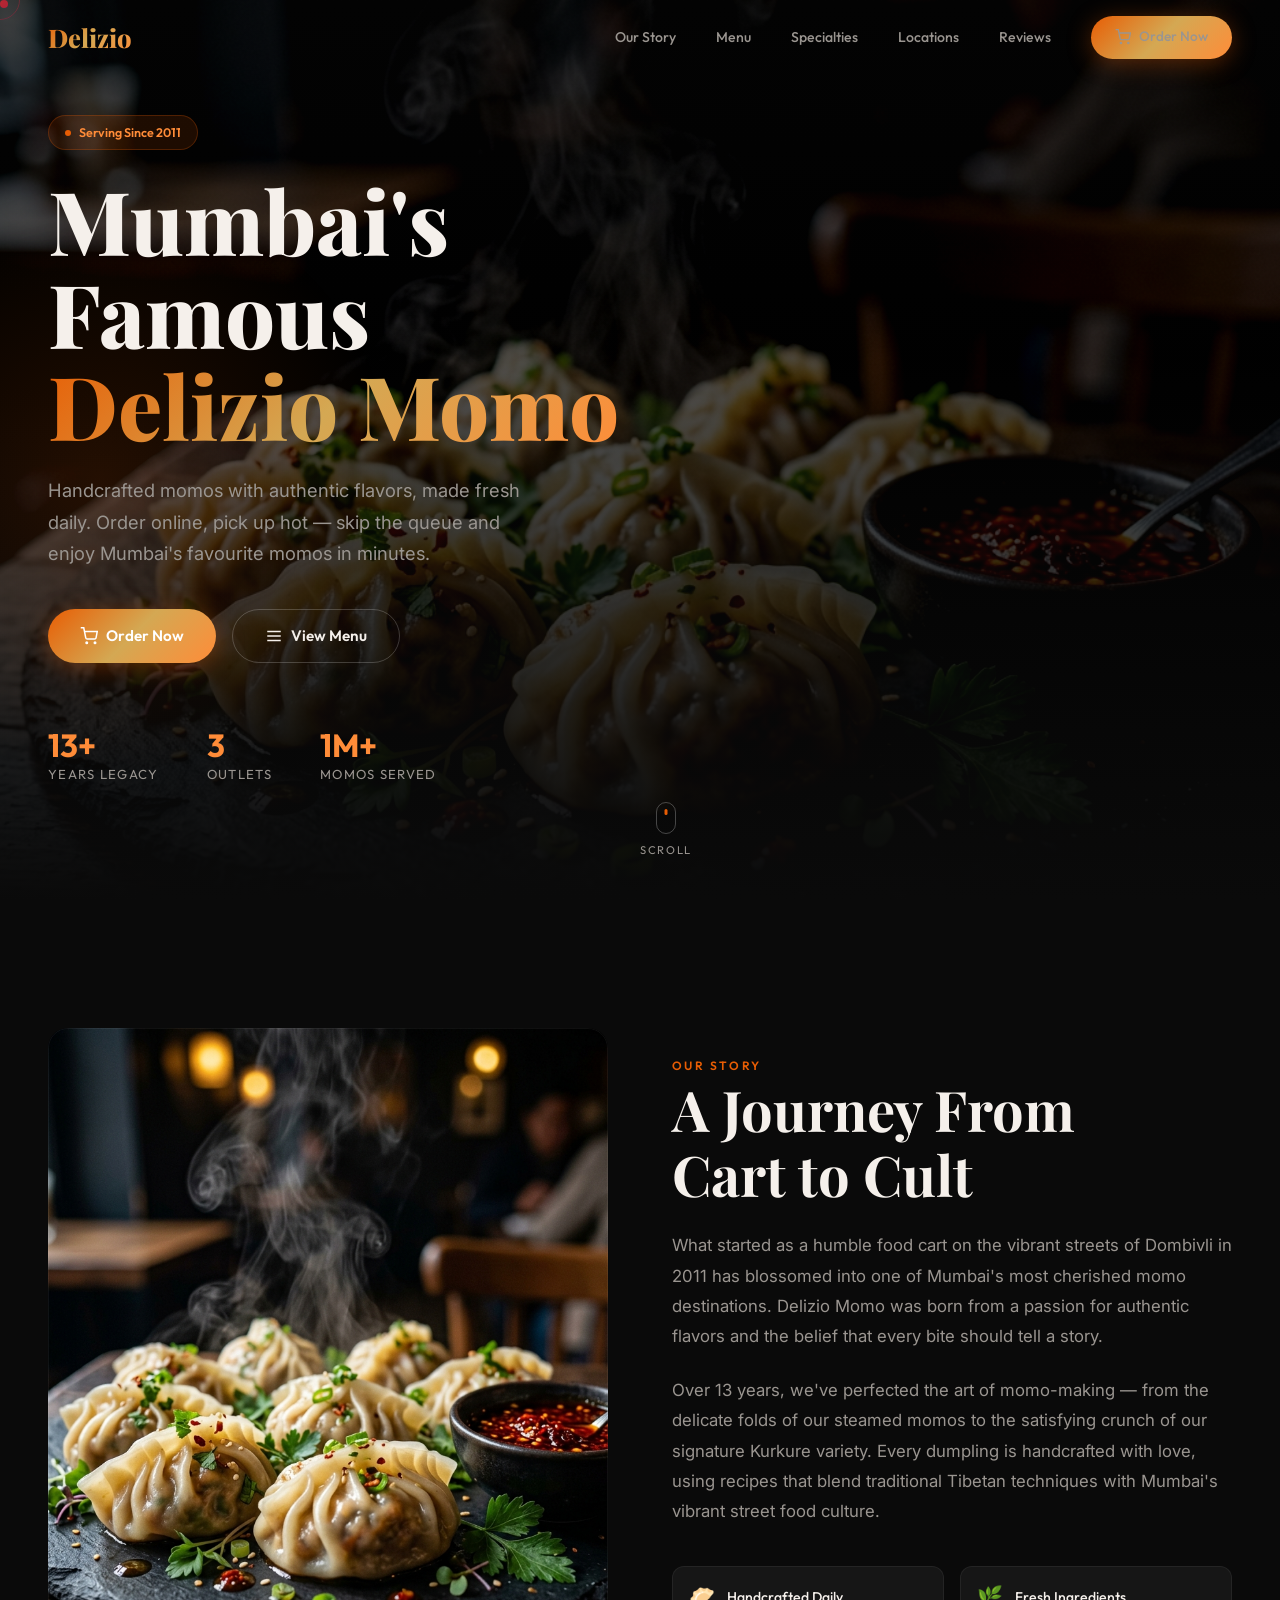
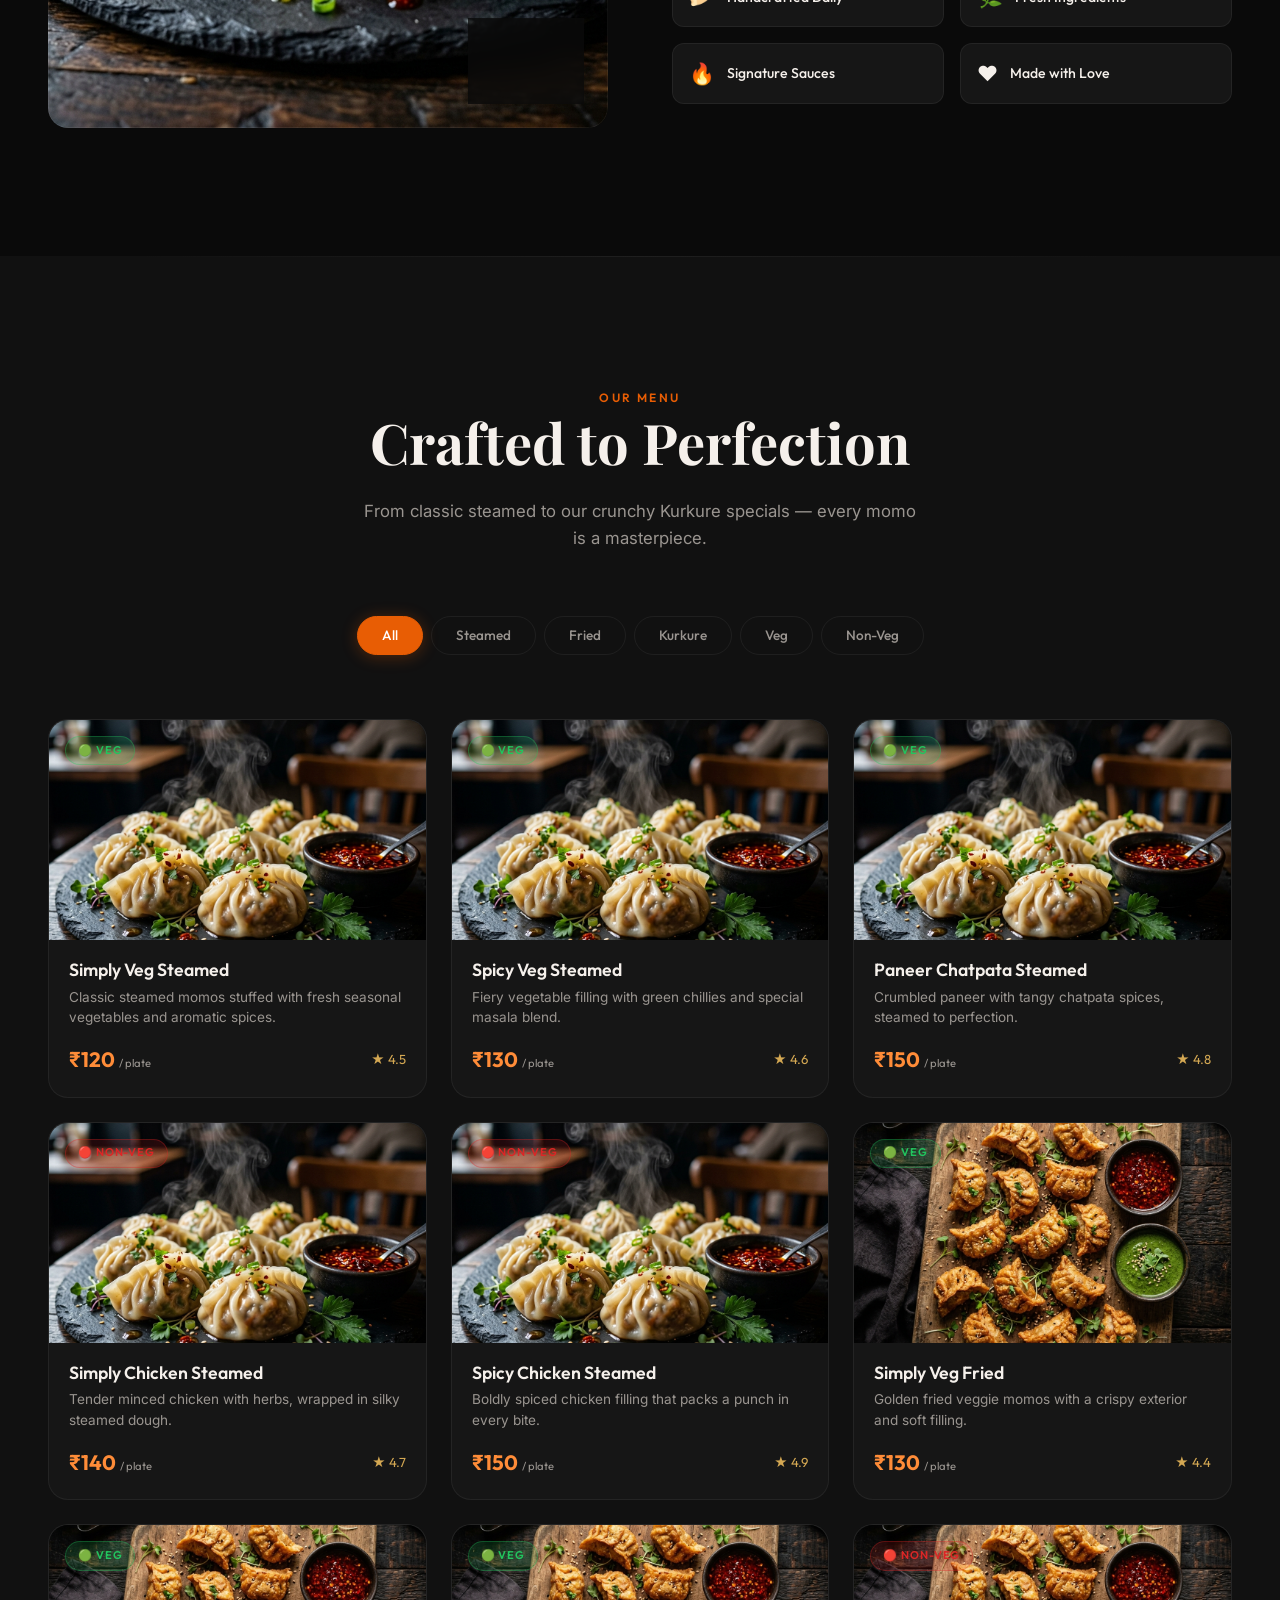
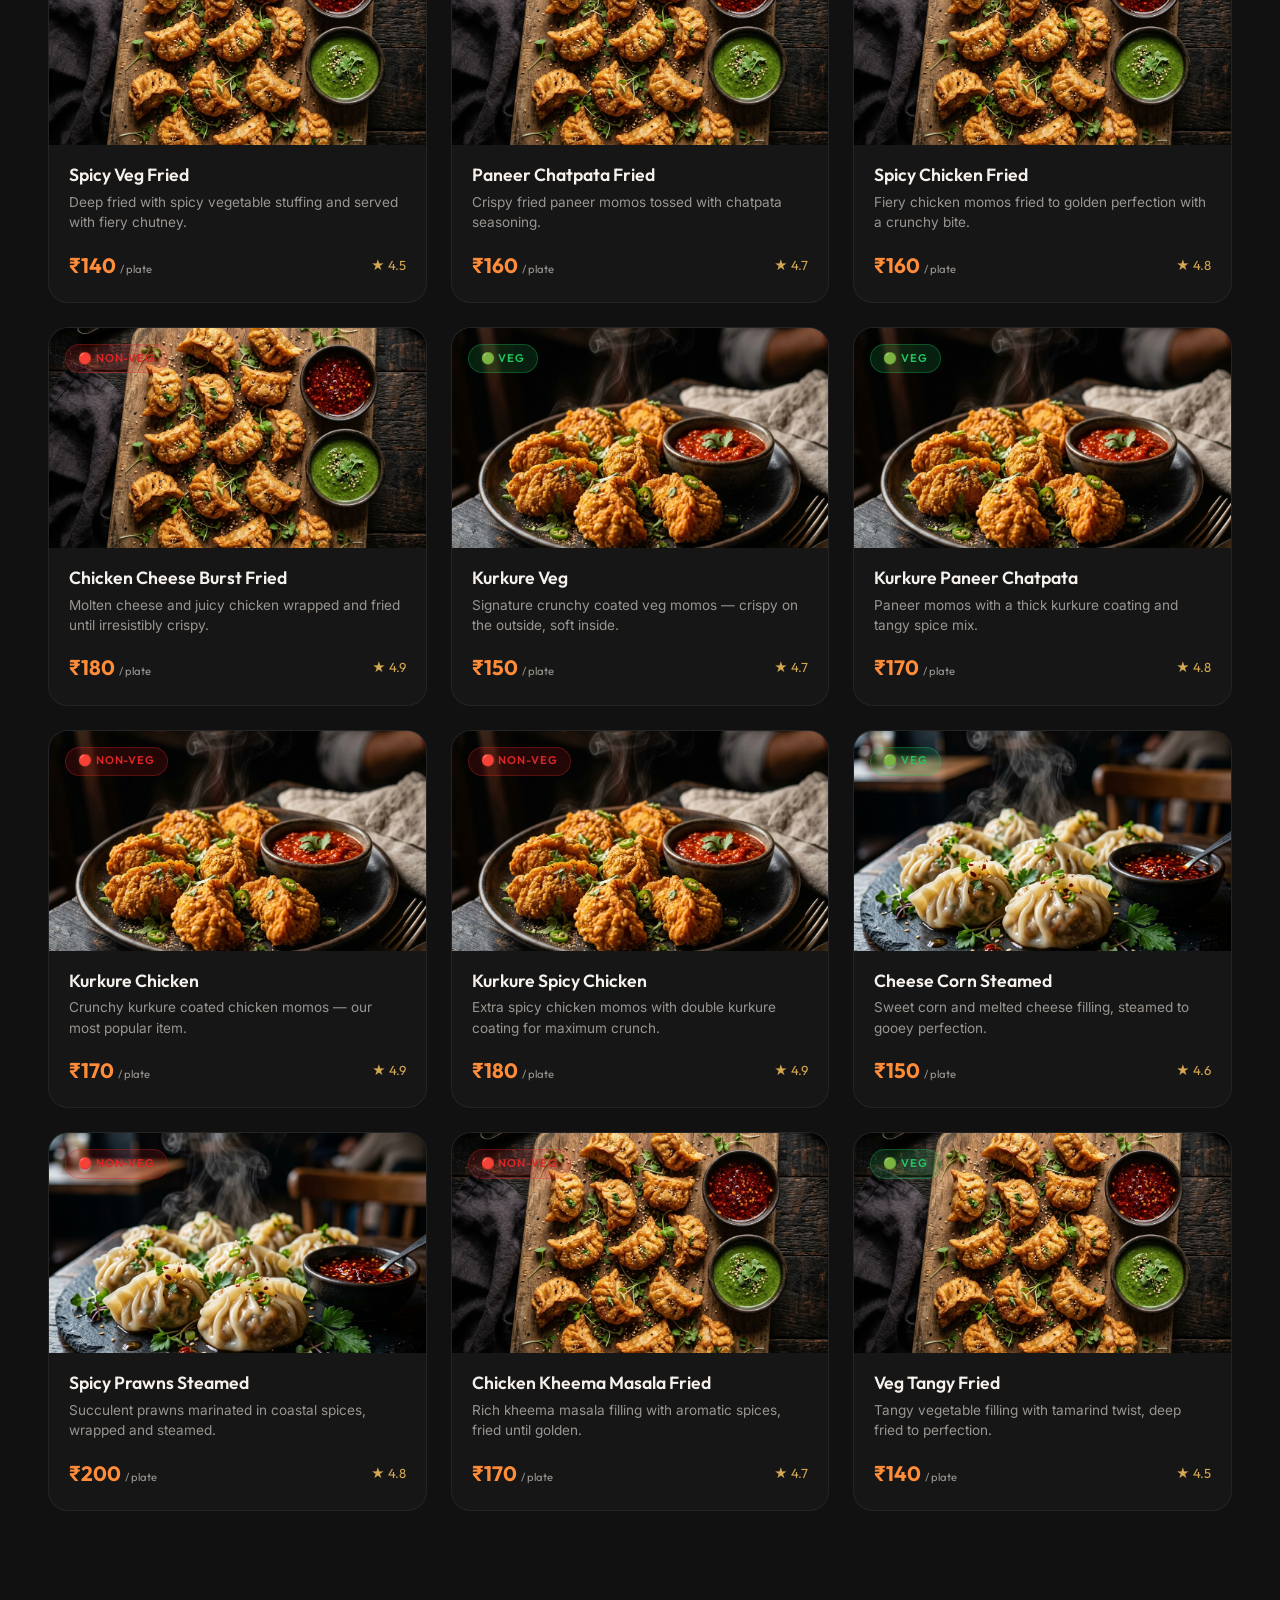
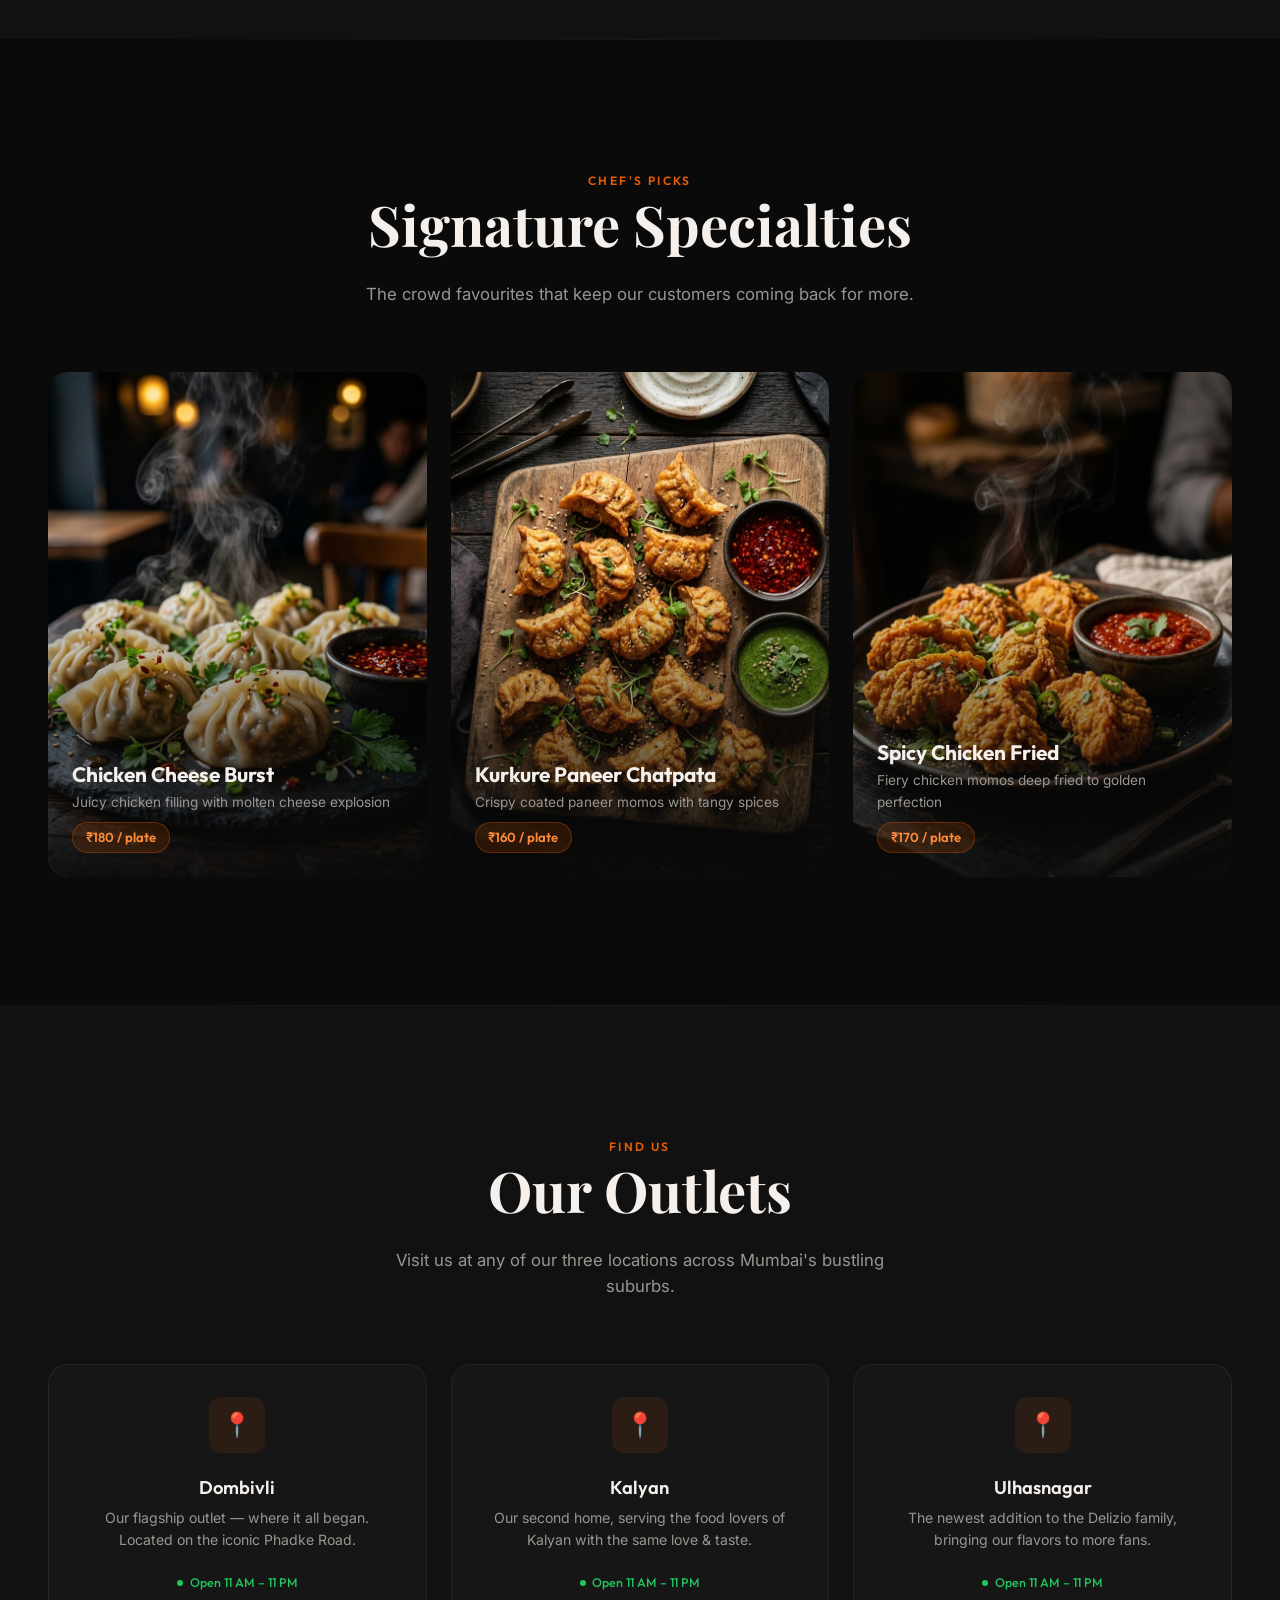
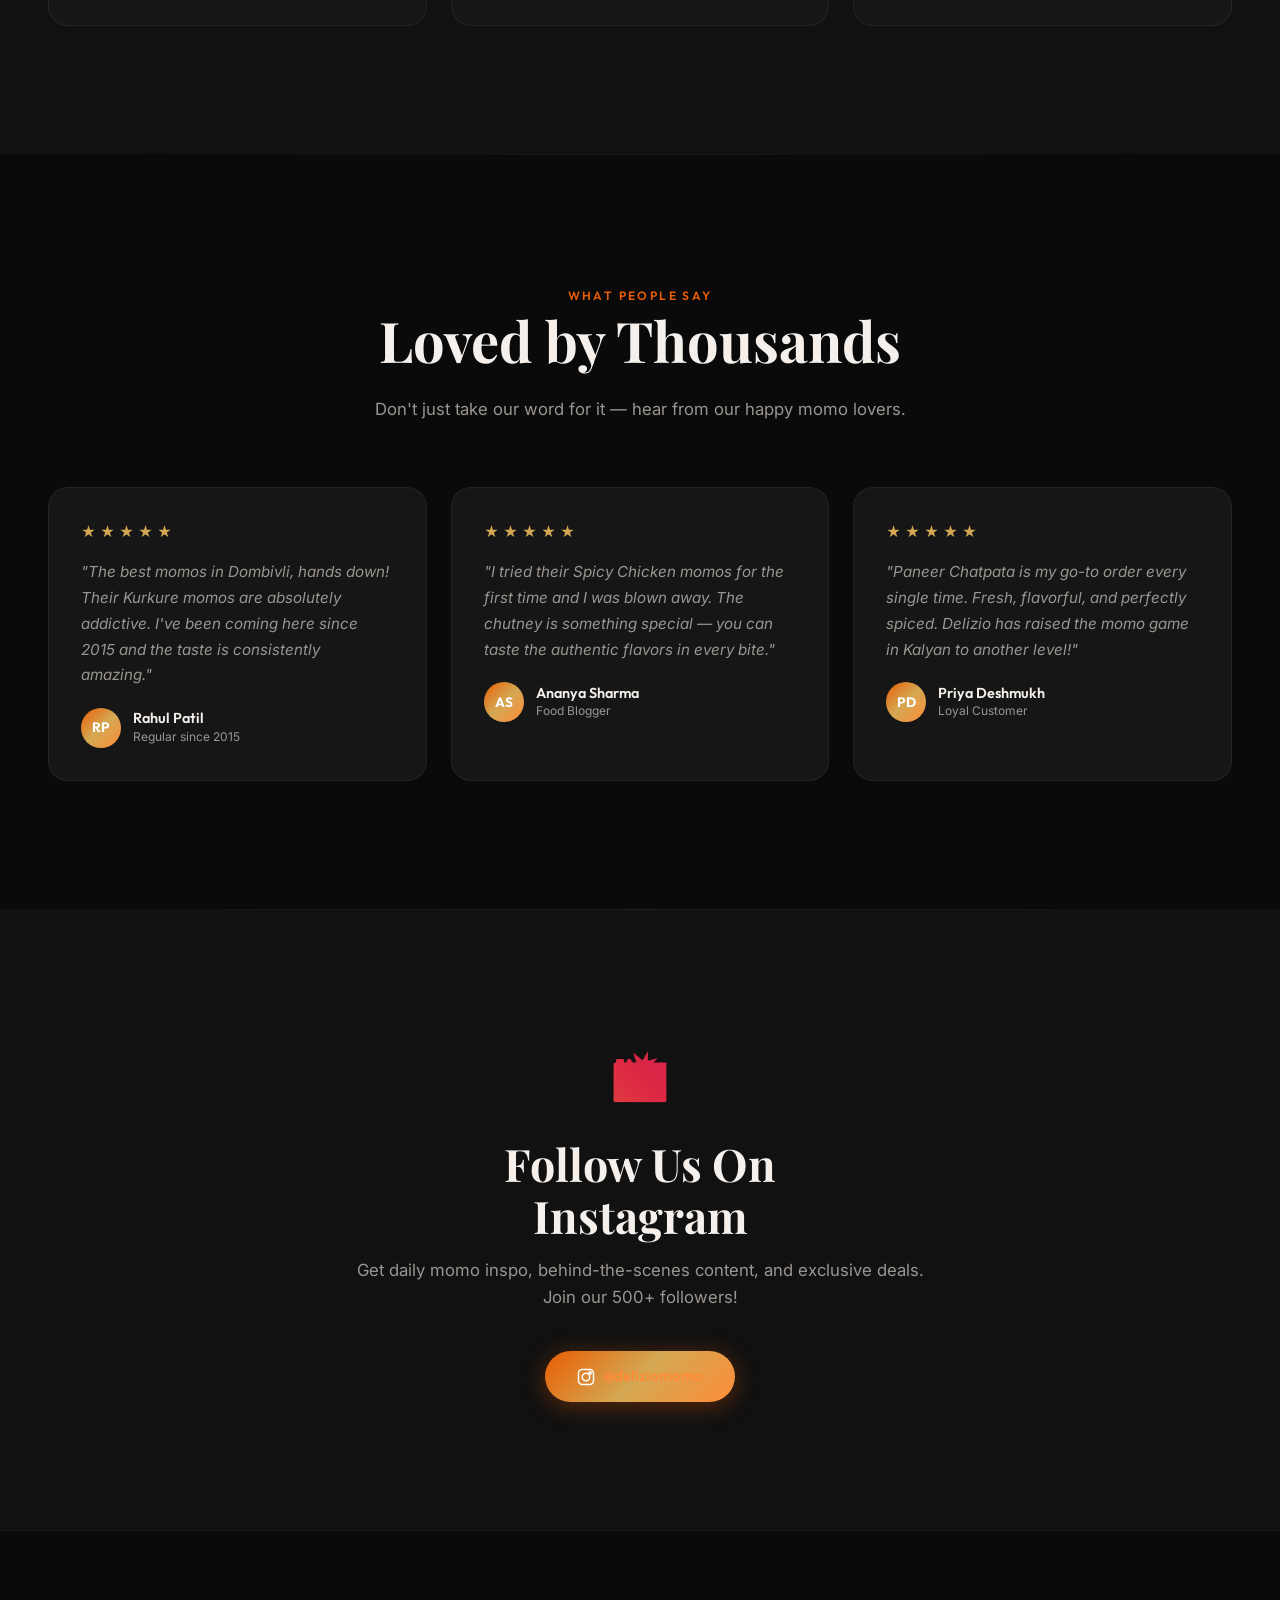
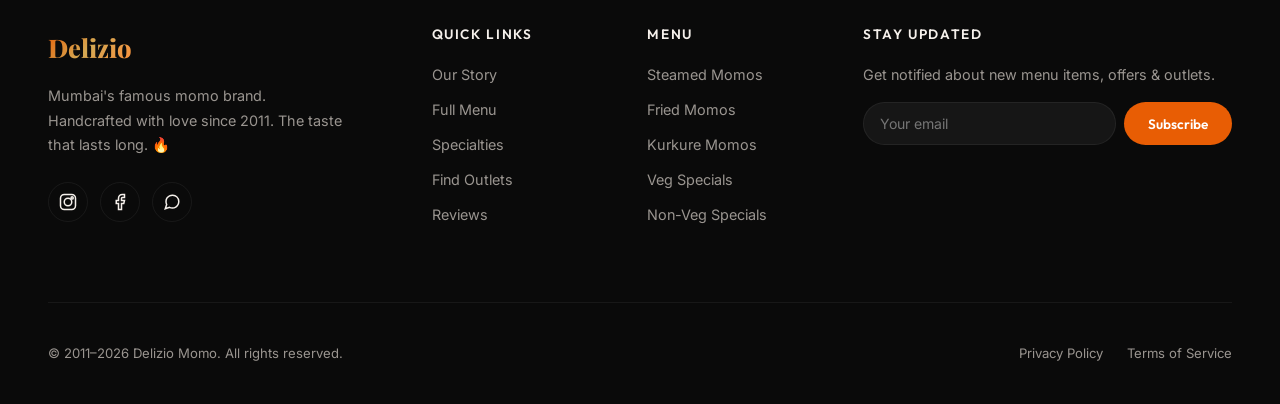
==== index.html @ 1ea42906 "Initial commit: Delizio Momo Demo" ====
<!DOCTYPE html>
<html lang="en">
<head>
  <meta charset="UTF-8" />
  <meta name="viewport" content="width=device-width, initial-scale=1.0" />
  <title>Delizio Momo — Mumbai's Famous Momo Since 2011</title>
  <meta name="description" content="Delizio Momo — Mumbai's most loved momo brand since 2011. Serving handcrafted steamed, fried & kurkure momos across Dombivli, Kalyan & Ulhasnagar. The taste that lasts long." />
  <meta name="keywords" content="Delizio Momo, momos, Dombivli, Kalyan, Ulhasnagar, Mumbai momos, steamed momos, fried momos, franchise" />
  <meta property="og:title" content="Delizio Momo — Mumbai's Famous Momo Since 2011" />
  <meta property="og:description" content="Handcrafted momos with authentic flavors. Serving since 2011 across multiple locations in Mumbai." />
  <meta property="og:type" content="website" />
  <link rel="stylesheet" href="styles.css" />
</head>
<body>

  <!-- Preloader -->
  <div class="preloader" id="preloader">
    <div class="preloader-logo">Delizio</div>
    <div class="preloader-bar"><span></span></div>
  </div>

  <!-- Custom Cursor -->
  <div class="cursor-dot" id="cursorDot"></div>
  <div class="cursor-ring" id="cursorRing"></div>

  <!-- Floating Particles -->
  <div class="particles" id="particles"></div>

  <!-- ===== NAVBAR ===== -->
  <nav class="navbar" id="navbar">
    <div class="container">
      <a href="#" class="nav-logo" id="nav-logo">Delizio</a>
      <div class="nav-links" id="navLinks">
        <a href="#about">Our Story</a>
        <a href="#menu">Menu</a>
        <a href="#specialties">Specialties</a>
        <a href="#locations">Locations</a>
        <a href="#reviews">Reviews</a>
        <a href="order.html" class="btn btn-primary">
          <svg width="16" height="16" viewBox="0 0 24 24" fill="none" stroke="currentColor" stroke-width="2"><circle cx="9" cy="21" r="1"/><circle cx="20" cy="21" r="1"/><path d="M1 1h4l2.68 13.39a2 2 0 002 1.61h9.72a2 2 0 002-1.61L23 6H6"/></svg>
          Order Now
        </a>
      </div>
      <button class="nav-toggle" id="navToggle" aria-label="Toggle menu">
        <span></span><span></span><span></span>
      </button>
    </div>
  </nav>

  <!-- ===== HERO ===== -->
  <section class="hero" id="hero">
    <div class="hero-bg">
      <img src="assets/images/hero-momos.png" alt="Delizio Momo steamed momos on slate plate" />
    </div>
    <div class="hero-glow"></div>
    <div class="container">
      <div class="hero-content">
        <div class="hero-badge">
          <span class="dot"></span>
          Serving Since 2011
        </div>
        <h1>Mumbai's Famous<br/><span>Delizio Momo</span></h1>
        <p class="hero-desc">
          Handcrafted momos with authentic flavors, made fresh daily.
          Order online, pick up hot — skip the queue and enjoy 
          Mumbai's favourite momos in minutes.
        </p>
        <div class="hero-actions">
          <a href="order.html" class="btn btn-primary">
            <svg width="18" height="18" viewBox="0 0 24 24" fill="none" stroke="currentColor" stroke-width="2"><circle cx="9" cy="21" r="1"/><circle cx="20" cy="21" r="1"/><path d="M1 1h4l2.68 13.39a2 2 0 002 1.61h9.72a2 2 0 002-1.61L23 6H6"/></svg>
            Order Now
          </a>
          <a href="#menu" class="btn btn-outline">
            <svg width="18" height="18" viewBox="0 0 24 24" fill="none" stroke="currentColor" stroke-width="2"><path d="M3 6h18M3 12h18M3 18h18"/></svg>
            View Menu
          </a>
        </div>
        <div class="hero-stats">
          <div class="hero-stat">
            <h3 id="stat-years">13+</h3>
            <p>Years Legacy</p>
          </div>
          <div class="hero-stat">
            <h3 id="stat-outlets">3</h3>
            <p>Outlets</p>
          </div>
          <div class="hero-stat">
            <h3 id="stat-momos">1M+</h3>
            <p>Momos Served</p>
          </div>
        </div>
      </div>
    </div>
    <div class="scroll-indicator">
      <div class="scroll-mouse"></div>
      <span>Scroll</span>
    </div>
  </section>

  <!-- ===== ABOUT ===== -->
  <section class="about section-pad" id="about">
    <div class="container">
      <div class="about-grid">
        <div class="about-image reveal">
          <img src="assets/images/hero-momos.png" alt="Delizio Momo since 2011" />
          <div class="about-badge">
            <h4>2011</h4>
            <p>Est. Year</p>
          </div>
        </div>
        <div class="about-text">
          <span class="section-label reveal">Our Story</span>
          <h2 class="section-title reveal reveal-delay-1">A Journey From<br/>Cart to Cult</h2>
          <p class="reveal reveal-delay-2">
            What started as a humble food cart on the vibrant streets of Dombivli 
            in 2011 has blossomed into one of Mumbai's most cherished momo destinations. 
            Delizio Momo was born from a passion for authentic flavors and the belief 
            that every bite should tell a story.
          </p>
          <p class="reveal reveal-delay-3">
            Over 13 years, we've perfected the art of momo-making — from the delicate 
            folds of our steamed momos to the satisfying crunch of our signature Kurkure 
            variety. Every dumpling is handcrafted with love, using recipes that blend 
            traditional Tibetan techniques with Mumbai's vibrant street food culture.
          </p>
          <div class="about-features reveal reveal-delay-4">
            <div class="about-feature">
              <span class="icon">🥟</span>
              <span>Handcrafted Daily</span>
            </div>
            <div class="about-feature">
              <span class="icon">🌿</span>
              <span>Fresh Ingredients</span>
            </div>
            <div class="about-feature">
              <span class="icon">🔥</span>
              <span>Signature Sauces</span>
            </div>
            <div class="about-feature">
              <span class="icon">❤️</span>
              <span>Made with Love</span>
            </div>
          </div>
        </div>
      </div>
    </div>
  </section>

  <!-- ===== MENU ===== -->
  <section class="menu section-pad" id="menu">
    <div class="container">
      <div class="menu-header">
        <span class="section-label reveal">Our Menu</span>
        <h2 class="section-title reveal reveal-delay-1">Crafted to Perfection</h2>
        <p class="section-sub reveal reveal-delay-2">From classic steamed to our crunchy Kurkure specials — every momo is a masterpiece.</p>
      </div>

      <div class="menu-tabs reveal">
        <button class="menu-tab active" data-filter="all">All</button>
        <button class="menu-tab" data-filter="steamed">Steamed</button>
        <button class="menu-tab" data-filter="fried">Fried</button>
        <button class="menu-tab" data-filter="kurkure">Kurkure</button>
        <button class="menu-tab" data-filter="veg">Veg</button>
        <button class="menu-tab" data-filter="non-veg">Non-Veg</button>
      </div>

      <div class="menu-grid" id="menuGrid">
        <!-- Cards injected by JS -->
      </div>
    </div>
  </section>

  <!-- ===== SPECIALTIES ===== -->
  <section class="specialties section-pad" id="specialties">
    <div class="container">
      <div class="specialties-header">
        <span class="section-label reveal">Chef's Picks</span>
        <h2 class="section-title reveal reveal-delay-1">Signature Specialties</h2>
        <p class="section-sub reveal reveal-delay-2">The crowd favourites that keep our customers coming back for more.</p>
      </div>

      <div class="specialties-grid">
        <div class="specialty-card reveal">
          <img src="assets/images/hero-momos.png" alt="Chicken Cheese Burst Steamed Momos" />
          <div class="specialty-card-overlay">
            <h3>Chicken Cheese Burst</h3>
            <p>Juicy chicken filling with molten cheese explosion</p>
            <span class="price-tag">₹180 / plate</span>
          </div>
        </div>
        <div class="specialty-card reveal reveal-delay-1">
          <img src="assets/images/fried-momos.png" alt="Kurkure Paneer Momos" />
          <div class="specialty-card-overlay">
            <h3>Kurkure Paneer Chatpata</h3>
            <p>Crispy coated paneer momos with tangy spices</p>
            <span class="price-tag">₹160 / plate</span>
          </div>
        </div>
        <div class="specialty-card reveal reveal-delay-2">
          <img src="assets/images/kurkure-momos.png" alt="Spicy Chicken Fried Momos" />
          <div class="specialty-card-overlay">
            <h3>Spicy Chicken Fried</h3>
            <p>Fiery chicken momos deep fried to golden perfection</p>
            <span class="price-tag">₹170 / plate</span>
          </div>
        </div>
      </div>
    </div>
  </section>

  <!-- ===== LOCATIONS ===== -->
  <section class="locations section-pad" id="locations">
    <div class="container">
      <div class="locations-header">
        <span class="section-label reveal">Find Us</span>
        <h2 class="section-title reveal reveal-delay-1">Our Outlets</h2>
        <p class="section-sub reveal reveal-delay-2">Visit us at any of our three locations across Mumbai's bustling suburbs.</p>
      </div>

      <div class="locations-grid">
        <div class="location-card reveal">
          <div class="icon">📍</div>
          <h3>Dombivli</h3>
          <p>Our flagship outlet — where it all began. Located on the iconic Phadke Road.</p>
          <div class="hours"><span class="dot"></span> Open 11 AM – 11 PM</div>
        </div>
        <div class="location-card reveal reveal-delay-1">
          <div class="icon">📍</div>
          <h3>Kalyan</h3>
          <p>Our second home, serving the food lovers of Kalyan with the same love & taste.</p>
          <div class="hours"><span class="dot"></span> Open 11 AM – 11 PM</div>
        </div>
        <div class="location-card reveal reveal-delay-2">
          <div class="icon">📍</div>
          <h3>Ulhasnagar</h3>
          <p>The newest addition to the Delizio family, bringing our flavors to more fans.</p>
          <div class="hours"><span class="dot"></span> Open 11 AM – 11 PM</div>
        </div>
      </div>
    </div>
  </section>

  <!-- ===== TESTIMONIALS ===== -->
  <section class="testimonials section-pad" id="reviews">
    <div class="container">
      <div class="testimonials-header">
        <span class="section-label reveal">What People Say</span>
        <h2 class="section-title reveal reveal-delay-1">Loved by Thousands</h2>
        <p class="section-sub reveal reveal-delay-2">Don't just take our word for it — hear from our happy momo lovers.</p>
      </div>

      <div class="testimonials-track">
        <div class="testimonial-card reveal">
          <div class="testimonial-stars">★ ★ ★ ★ ★</div>
          <blockquote>"The best momos in Dombivli, hands down! Their Kurkure momos are absolutely addictive. I've been coming here since 2015 and the taste is consistently amazing."</blockquote>
          <div class="testimonial-author">
            <div class="testimonial-avatar">RP</div>
            <div class="testimonial-author-info">
              <h4>Rahul Patil</h4>
              <p>Regular since 2015</p>
            </div>
          </div>
        </div>
        <div class="testimonial-card reveal reveal-delay-1">
          <div class="testimonial-stars">★ ★ ★ ★ ★</div>
          <blockquote>"I tried their Spicy Chicken momos for the first time and I was blown away. The chutney is something special — you can taste the authentic flavors in every bite."</blockquote>
          <div class="testimonial-author">
            <div class="testimonial-avatar">AS</div>
            <div class="testimonial-author-info">
              <h4>Ananya Sharma</h4>
              <p>Food Blogger</p>
            </div>
          </div>
        </div>
        <div class="testimonial-card reveal reveal-delay-2">
          <div class="testimonial-stars">★ ★ ★ ★ ★</div>
          <blockquote>"Paneer Chatpata is my go-to order every single time. Fresh, flavorful, and perfectly spiced. Delizio has raised the momo game in Kalyan to another level!"</blockquote>
          <div class="testimonial-author">
            <div class="testimonial-avatar">PD</div>
            <div class="testimonial-author-info">
              <h4>Priya Deshmukh</h4>
              <p>Loyal Customer</p>
            </div>
          </div>
        </div>
      </div>
    </div>
  </section>

  <!-- ===== INSTAGRAM CTA ===== -->
  <section class="insta-cta section-pad" id="instagram">
    <div class="container">
      <div class="insta-inner reveal">
        <div class="icon">📸</div>
        <h2>Follow Us On<br/>Instagram</h2>
        <p>Get daily momo inspo, behind-the-scenes content, and exclusive deals. Join our 500+ followers!</p>
        <a href="https://www.instagram.com/deliziomomo/" target="_blank" class="btn btn-primary">
          <svg width="18" height="18" viewBox="0 0 24 24" fill="none" stroke="currentColor" stroke-width="2"><rect x="2" y="2" width="20" height="20" rx="5"/><circle cx="12" cy="12" r="5"/><circle cx="17.5" cy="6.5" r="1.5"/></svg>
          <span class="insta-handle">@deliziomomo</span>
        </a>
      </div>
    </div>
  </section>

  <!-- ===== FOOTER ===== -->
  <footer class="footer" id="footer">
    <div class="container">
      <div class="footer-grid">
        <div class="footer-brand">
          <a href="#" class="nav-logo">Delizio</a>
          <p>Mumbai's famous momo brand. Handcrafted with love since 2011. The taste that lasts long. 🔥</p>
          <div class="footer-socials">
            <a href="https://www.instagram.com/deliziomomo/" target="_blank" class="footer-social-link" aria-label="Instagram">
              <svg width="18" height="18" viewBox="0 0 24 24" fill="none" stroke="currentColor" stroke-width="2"><rect x="2" y="2" width="20" height="20" rx="5"/><circle cx="12" cy="12" r="5"/><circle cx="17.5" cy="6.5" r="1.5"/></svg>
            </a>
            <a href="#" class="footer-social-link" aria-label="Facebook">
              <svg width="18" height="18" viewBox="0 0 24 24" fill="none" stroke="currentColor" stroke-width="2"><path d="M18 2h-3a5 5 0 00-5 5v3H7v4h3v8h4v-8h3l1-4h-4V7a1 1 0 011-1h3z"/></svg>
            </a>
            <a href="#" class="footer-social-link" aria-label="WhatsApp">
              <svg width="18" height="18" viewBox="0 0 24 24" fill="none" stroke="currentColor" stroke-width="2"><path d="M21 11.5a8.38 8.38 0 01-.9 3.8 8.5 8.5 0 01-7.6 4.7 8.38 8.38 0 01-3.8-.9L3 21l1.9-5.7a8.38 8.38 0 01-.9-3.8 8.5 8.5 0 014.7-7.6 8.38 8.38 0 013.8-.9h.5a8.48 8.48 0 018 8v.5z"/></svg>
            </a>
          </div>
        </div>

        <div class="footer-col">
          <h4>Quick Links</h4>
          <a href="#about">Our Story</a>
          <a href="#menu">Full Menu</a>
          <a href="#specialties">Specialties</a>
          <a href="#locations">Find Outlets</a>
          <a href="#reviews">Reviews</a>
        </div>

        <div class="footer-col">
          <h4>Menu</h4>
          <a href="#menu">Steamed Momos</a>
          <a href="#menu">Fried Momos</a>
          <a href="#menu">Kurkure Momos</a>
          <a href="#menu">Veg Specials</a>
          <a href="#menu">Non-Veg Specials</a>
        </div>

        <div class="footer-col footer-newsletter">
          <h4>Stay Updated</h4>
          <p>Get notified about new menu items, offers & outlets.</p>
          <form class="footer-newsletter-form" onsubmit="event.preventDefault(); alert('Thank you for subscribing! 🥟');">
            <input type="email" placeholder="Your email" required />
            <button type="submit">Subscribe</button>
          </form>
        </div>
      </div>

      <div class="footer-bottom">
        <p>&copy; 2011–2026 Delizio Momo. All rights reserved.</p>
        <div class="footer-bottom-links">
          <a href="#">Privacy Policy</a>
          <a href="#">Terms of Service</a>
        </div>
      </div>
    </div>
  </footer>

  <script>
  /* ===== DELIZIO MOMO — INTERACTIVITY ===== */

  // --- Preloader ---
  window.addEventListener('load', () => {
    setTimeout(() => {
      document.getElementById('preloader').classList.add('hide');
    }, 2000);
  });

  // --- Custom Cursor ---
  const dot = document.getElementById('cursorDot');
  const ring = document.getElementById('cursorRing');
  let mouseX = 0, mouseY = 0, ringX = 0, ringY = 0;

  document.addEventListener('mousemove', e => {
    mouseX = e.clientX;
    mouseY = e.clientY;
    dot.style.left = mouseX - 4 + 'px';
    dot.style.top  = mouseY - 4 + 'px';
  });

  function animateRing() {
    ringX += (mouseX - ringX) * 0.15;
    ringY += (mouseY - ringY) * 0.15;
    ring.style.left = ringX - 20 + 'px';
    ring.style.top  = ringY - 20 + 'px';
    requestAnimationFrame(animateRing);
  }
  animateRing();

  // --- Navbar scroll ---
  const navbar = document.getElementById('navbar');
  window.addEventListener('scroll', () => {
    navbar.classList.toggle('scrolled', window.scrollY > 60);
  });

  // --- Mobile nav ---
  const navToggle = document.getElementById('navToggle');
  const navLinks  = document.getElementById('navLinks');
  navToggle.addEventListener('click', () => {
    navToggle.classList.toggle('active');
    navLinks.classList.toggle('open');
  });
  navLinks.querySelectorAll('a').forEach(a => {
    a.addEventListener('click', () => {
      navToggle.classList.remove('active');
      navLinks.classList.remove('open');
    });
  });

  // --- Scroll Reveal ---
  const reveals = document.querySelectorAll('.reveal');
  const revealObs = new IntersectionObserver((entries) => {
    entries.forEach(e => {
      if (e.isIntersecting) {
        e.target.classList.add('visible');
        revealObs.unobserve(e.target);
      }
    });
  }, { threshold: 0.15 });
  reveals.forEach(el => revealObs.observe(el));

  // --- Floating Particles ---
  const particlesEl = document.getElementById('particles');
  for (let i = 0; i < 25; i++) {
    const p = document.createElement('div');
    p.classList.add('particle');
    p.style.left = Math.random() * 100 + '%';
    p.style.animationDuration = (10 + Math.random() * 20) + 's';
    p.style.animationDelay   = Math.random() * 15 + 's';
    p.style.width = p.style.height = (2 + Math.random() * 3) + 'px';
    particlesEl.appendChild(p);
  }

  // --- Menu Data ---
  const menuItems = [
    {
      name: 'Simply Veg Steamed',
      desc: 'Classic steamed momos stuffed with fresh seasonal vegetables and aromatic spices.',
      price: 120, type: 'steamed', diet: 'veg', rating: 4.5,
      img: 'assets/images/hero-momos.png'
    },
    {
      name: 'Spicy Veg Steamed',
      desc: 'Fiery vegetable filling with green chillies and special masala blend.',
      price: 130, type: 'steamed', diet: 'veg', rating: 4.6,
      img: 'assets/images/hero-momos.png'
    },
    {
      name: 'Paneer Chatpata Steamed',
      desc: 'Crumbled paneer with tangy chatpata spices, steamed to perfection.',
      price: 150, type: 'steamed', diet: 'veg', rating: 4.8,
      img: 'assets/images/hero-momos.png'
    },
    {
      name: 'Simply Chicken Steamed',
      desc: 'Tender minced chicken with herbs, wrapped in silky steamed dough.',
      price: 140, type: 'steamed', diet: 'non-veg', rating: 4.7,
      img: 'assets/images/hero-momos.png'
    },
    {
      name: 'Spicy Chicken Steamed',
      desc: 'Boldly spiced chicken filling that packs a punch in every bite.',
      price: 150, type: 'steamed', diet: 'non-veg', rating: 4.9,
      img: 'assets/images/hero-momos.png'
    },
    {
      name: 'Simply Veg Fried',
      desc: 'Golden fried veggie momos with a crispy exterior and soft filling.',
      price: 130, type: 'fried', diet: 'veg', rating: 4.4,
      img: 'assets/images/fried-momos.png'
    },
    {
      name: 'Spicy Veg Fried',
      desc: 'Deep fried with spicy vegetable stuffing and served with fiery chutney.',
      price: 140, type: 'fried', diet: 'veg', rating: 4.5,
      img: 'assets/images/fried-momos.png'
    },
    {
      name: 'Paneer Chatpata Fried',
      desc: 'Crispy fried paneer momos tossed with chatpata seasoning.',
      price: 160, type: 'fried', diet: 'veg', rating: 4.7,
      img: 'assets/images/fried-momos.png'
    },
    {
      name: 'Spicy Chicken Fried',
      desc: 'Fiery chicken momos fried to golden perfection with a crunchy bite.',
      price: 160, type: 'fried', diet: 'non-veg', rating: 4.8,
      img: 'assets/images/fried-momos.png'
    },
    {
      name: 'Chicken Cheese Burst Fried',
      desc: 'Molten cheese and juicy chicken wrapped and fried until irresistibly crispy.',
      price: 180, type: 'fried', diet: 'non-veg', rating: 4.9,
      img: 'assets/images/fried-momos.png'
    },
    {
      name: 'Kurkure Veg',
      desc: 'Signature crunchy coated veg momos — crispy on the outside, soft inside.',
      price: 150, type: 'kurkure', diet: 'veg', rating: 4.7,
      img: 'assets/images/kurkure-momos.png'
    },
    {
      name: 'Kurkure Paneer Chatpata',
      desc: 'Paneer momos with a thick kurkure coating and tangy spice mix.',
      price: 170, type: 'kurkure', diet: 'veg', rating: 4.8,
      img: 'assets/images/kurkure-momos.png'
    },
    {
      name: 'Kurkure Chicken',
      desc: 'Crunchy kurkure coated chicken momos — our most popular item.',
      price: 170, type: 'kurkure', diet: 'non-veg', rating: 4.9,
      img: 'assets/images/kurkure-momos.png'
    },
    {
      name: 'Kurkure Spicy Chicken',
      desc: 'Extra spicy chicken momos with double kurkure coating for maximum crunch.',
      price: 180, type: 'kurkure', diet: 'non-veg', rating: 4.9,
      img: 'assets/images/kurkure-momos.png'
    },
    {
      name: 'Cheese Corn Steamed',
      desc: 'Sweet corn and melted cheese filling, steamed to gooey perfection.',
      price: 150, type: 'steamed', diet: 'veg', rating: 4.6,
      img: 'assets/images/hero-momos.png'
    },
    {
      name: 'Spicy Prawns Steamed',
      desc: 'Succulent prawns marinated in coastal spices, wrapped and steamed.',
      price: 200, type: 'steamed', diet: 'non-veg', rating: 4.8,
      img: 'assets/images/hero-momos.png'
    },
    {
      name: 'Chicken Kheema Masala Fried',
      desc: 'Rich kheema masala filling with aromatic spices, fried until golden.',
      price: 170, type: 'fried', diet: 'non-veg', rating: 4.7,
      img: 'assets/images/fried-momos.png'
    },
    {
      name: 'Veg Tangy Fried',
      desc: 'Tangy vegetable filling with tamarind twist, deep fried to perfection.',
      price: 140, type: 'fried', diet: 'veg', rating: 4.5,
      img: 'assets/images/fried-momos.png'
    }
  ];

  // --- Render Menu ---
  const grid = document.getElementById('menuGrid');
  function renderMenu(filter = 'all') {
    const filtered = filter === 'all'
      ? menuItems
      : (filter === 'veg' || filter === 'non-veg')
        ? menuItems.filter(i => i.diet === filter)
        : menuItems.filter(i => i.type === filter);

    grid.innerHTML = filtered.map((item, idx) => `
      <div class="menu-card reveal visible" style="animation: fadeUp 0.6s ${0.05 * idx}s both">
        <div class="menu-card-img">
          <img src="${item.img}" alt="${item.name}" loading="lazy" />
          <span class="menu-card-tag ${item.diet}">${item.diet === 'veg' ? '🟢 Veg' : '🔴 Non-Veg'}</span>
        </div>
        <div class="menu-card-body">
          <h3>${item.name}</h3>
          <p>${item.desc}</p>
          <div class="menu-card-footer">
            <span class="menu-card-price">₹${item.price} <small>/ plate</small></span>
            <span class="menu-card-rating">★ ${item.rating}</span>
          </div>
        </div>
      </div>
    `).join('');
  }
  renderMenu();

  // --- Menu Tabs ---
  document.querySelectorAll('.menu-tab').forEach(tab => {
    tab.addEventListener('click', () => {
      document.querySelectorAll('.menu-tab').forEach(t => t.classList.remove('active'));
      tab.classList.add('active');
      renderMenu(tab.dataset.filter);
    });
  });

  // --- Counter animation ---
  function animateCounter(el, end, suffix = '') {
    const dur = 2000;
    const start = 0;
    const startTime = performance.now();
    function update(now) {
      const elapsed = now - startTime;
      const progress = Math.min(elapsed / dur, 1);
      const eased = 1 - Math.pow(1 - progress, 3);
      el.textContent = Math.floor(start + (end - start) * eased) + suffix;
      if (progress < 1) requestAnimationFrame(update);
    }
    requestAnimationFrame(update);
  }

  const statsObs = new IntersectionObserver((entries) => {
    entries.forEach(e => {
      if (e.isIntersecting) {
        animateCounter(document.getElementById('stat-years'), 13, '+');
        animateCounter(document.getElementById('stat-outlets'), 3, '');
        document.getElementById('stat-momos').textContent = '1M+';
        statsObs.unobserve(e.target);
      }
    });
  }, { threshold: 0.5 });
  const statsSection = document.querySelector('.hero-stats');
  if (statsSection) statsObs.observe(statsSection);

  </script>
</body>
</html>
---- styles.css ----
/* ===== DELIZIO MOMO — DESIGN SYSTEM ===== */
@import url('https://fonts.googleapis.com/css2?family=Playfair+Display:ital,wght@0,400;0,600;0,700;0,800;1,400;1,600&family=Inter:wght@300;400;500;600;700&family=Outfit:wght@300;400;500;600;700&display=swap');

/* ---------- TOKENS ---------- */
:root {
  /* Palette */
  --color-bg:        #0A0A0A;
  --color-bg-alt:    #111111;
  --color-surface:   #161616;
  --color-surface-2: #1C1C1C;
  --color-border:    rgba(255,255,255,0.06);
  --color-text:      #F5F0EB;
  --color-text-dim:  #9A9590;
  --color-accent:    #E85D04;
  --color-accent-2:  #FF8C38;
  --color-gold:      #D4A853;
  --color-red:       #DC2626;
  --color-green:     #22C55E;

  /* Gradients */
  --grad-hero:    linear-gradient(135deg, #E85D04 0%, #D4A853 50%, #FF8C38 100%);
  --grad-card:    linear-gradient(180deg, rgba(232,93,4,0.08) 0%, rgba(10,10,10,0) 100%);
  --grad-glow:    radial-gradient(ellipse at 50% 0%, rgba(232,93,4,0.12) 0%, transparent 70%);

  /* Typography */
  --font-display: 'Playfair Display', Georgia, serif;
  --font-body:    'Inter', -apple-system, sans-serif;
  --font-ui:      'Outfit', 'Inter', sans-serif;

  /* Spacing */
  --space-xs:  0.5rem;
  --space-sm:  1rem;
  --space-md:  1.5rem;
  --space-lg:  2.5rem;
  --space-xl:  4rem;
  --space-2xl: 6rem;
  --space-3xl: 8rem;

  /* Radius */
  --radius-sm:   8px;
  --radius-md:   12px;
  --radius-lg:   20px;
  --radius-xl:   28px;
  --radius-full: 999px;

  /* Timing */
  --ease-out:  cubic-bezier(0.16, 1, 0.3, 1);
  --ease-in:   cubic-bezier(0.6, 0, 0.4, 1);
  --dur-fast:  200ms;
  --dur-med:   400ms;
  --dur-slow:  700ms;
}

/* ---------- RESET ---------- */
*, *::before, *::after { margin: 0; padding: 0; box-sizing: border-box; }

html {
  scroll-behavior: smooth;
  font-size: 16px;
  -webkit-font-smoothing: antialiased;
  -moz-osx-font-smoothing: grayscale;
}

body {
  font-family: var(--font-body);
  background: var(--color-bg);
  color: var(--color-text);
  line-height: 1.6;
  overflow-x: hidden;
}

a { color: inherit; text-decoration: none; }
button { font-family: inherit; cursor: pointer; border: none; background: none; color: inherit; }
img { display: block; max-width: 100%; height: auto; }
ul, ol { list-style: none; }
h1,h2,h3,h4,h5,h6 { font-family: var(--font-display); font-weight: 700; line-height: 1.15; }

/* ---------- UTILITY ---------- */
.container {
  width: 100%;
  max-width: 1280px;
  margin: 0 auto;
  padding: 0 clamp(1.25rem, 4vw, 3rem);
}
.section-pad { padding: var(--space-3xl) 0; }
.section-label {
  font-family: var(--font-ui);
  font-size: 0.75rem;
  font-weight: 600;
  letter-spacing: 0.2em;
  text-transform: uppercase;
  color: var(--color-accent);
  margin-bottom: var(--space-xs);
}
.section-title {
  font-size: clamp(2rem, 5vw, 3.5rem);
  margin-bottom: var(--space-md);
}
.section-sub {
  color: var(--color-text-dim);
  max-width: 560px;
  font-size: 1.05rem;
}

/* ---------- BUTTONS ---------- */
.btn {
  display: inline-flex;
  align-items: center;
  gap: 0.5rem;
  padding: 0.85rem 2rem;
  border-radius: var(--radius-full);
  font-family: var(--font-ui);
  font-weight: 600;
  font-size: 0.95rem;
  transition: all var(--dur-med) var(--ease-out);
  position: relative;
  overflow: hidden;
}
.btn::after {
  content: '';
  position: absolute;
  inset: 0;
  background: rgba(255,255,255,0);
  transition: background var(--dur-fast) ease;
}
.btn:hover::after { background: rgba(255,255,255,0.08); }

.btn-primary {
  background: var(--grad-hero);
  color: #fff;
  box-shadow: 0 4px 24px rgba(232,93,4,0.35);
}
.btn-primary:hover {
  box-shadow: 0 6px 32px rgba(232,93,4,0.5);
  transform: translateY(-2px);
}
.btn-outline {
  border: 1.5px solid rgba(255,255,255,0.2);
  color: var(--color-text);
  backdrop-filter: blur(8px);
}
.btn-outline:hover {
  border-color: var(--color-accent);
  color: var(--color-accent);
}

/* ---------- CUSTOM CURSOR ---------- */
.cursor-dot {
  position: fixed;
  width: 8px;
  height: 8px;
  border-radius: 50%;
  background: var(--color-accent);
  pointer-events: none;
  z-index: 10000;
  transition: transform var(--dur-fast) var(--ease-out);
  mix-blend-mode: difference;
}
.cursor-ring {
  position: fixed;
  width: 40px;
  height: 40px;
  border-radius: 50%;
  border: 1.5px solid rgba(232,93,4,0.4);
  pointer-events: none;
  z-index: 9999;
  transition: all var(--dur-med) var(--ease-out);
  mix-blend-mode: difference;
}

/* ---------- PRELOADER ---------- */
.preloader {
  position: fixed;
  inset: 0;
  z-index: 99999;
  background: var(--color-bg);
  display: flex;
  align-items: center;
  justify-content: center;
  flex-direction: column;
  gap: 1.5rem;
  transition: opacity 0.6s ease, visibility 0.6s ease;
}
.preloader.hide {
  opacity: 0;
  visibility: hidden;
}
.preloader-logo {
  font-family: var(--font-display);
  font-size: 2.5rem;
  font-weight: 800;
  background: var(--grad-hero);
  -webkit-background-clip: text;
  -webkit-text-fill-color: transparent;
  background-clip: text;
}
.preloader-bar {
  width: 120px;
  height: 3px;
  background: var(--color-surface-2);
  border-radius: 4px;
  overflow: hidden;
}
.preloader-bar span {
  display: block;
  height: 100%;
  width: 0;
  background: var(--grad-hero);
  border-radius: 4px;
  animation: preload-fill 1.8s var(--ease-out) forwards;
}
@keyframes preload-fill {
  to { width: 100%; }
}

/* ---------- NAVBAR ---------- */
.navbar {
  position: fixed;
  top: 0;
  left: 0;
  width: 100%;
  z-index: 1000;
  padding: 1rem 0;
  transition: all var(--dur-med) var(--ease-out);
}
.navbar.scrolled {
  background: rgba(10,10,10,0.85);
  backdrop-filter: blur(20px) saturate(1.6);
  border-bottom: 1px solid var(--color-border);
  padding: 0.65rem 0;
}
.navbar .container {
  display: flex;
  align-items: center;
  justify-content: space-between;
}
.nav-logo {
  font-family: var(--font-display);
  font-size: 1.6rem;
  font-weight: 800;
  background: var(--grad-hero);
  -webkit-background-clip: text;
  -webkit-text-fill-color: transparent;
  background-clip: text;
}
.nav-links {
  display: flex;
  align-items: center;
  gap: 2.5rem;
}
.nav-links a {
  font-family: var(--font-ui);
  font-size: 0.88rem;
  font-weight: 500;
  color: var(--color-text-dim);
  transition: color var(--dur-fast) ease;
  position: relative;
}
.nav-links a::after {
  content: '';
  position: absolute;
  bottom: -4px;
  left: 0;
  width: 0;
  height: 2px;
  background: var(--color-accent);
  transition: width var(--dur-med) var(--ease-out);
}
.nav-links a:hover { color: var(--color-text); }
.nav-links a:hover::after { width: 100%; }
.nav-links .btn { font-size: 0.85rem; padding: 0.65rem 1.5rem; }
.nav-toggle {
  display: none;
  flex-direction: column;
  gap: 5px;
  width: 28px;
}
.nav-toggle span {
  display: block;
  height: 2px;
  background: var(--color-text);
  border-radius: 2px;
  transition: all var(--dur-med) var(--ease-out);
}
.nav-toggle.active span:nth-child(1) { transform: rotate(45deg) translate(5px, 5px); }
.nav-toggle.active span:nth-child(2) { opacity: 0; }
.nav-toggle.active span:nth-child(3) { transform: rotate(-45deg) translate(5px, -5px); }

/* ---------- HERO ---------- */
.hero {
  position: relative;
  min-height: 100vh;
  display: flex;
  align-items: center;
  overflow: hidden;
}
.hero-bg {
  position: absolute;
  inset: 0;
  z-index: 0;
}
.hero-bg img {
  width: 100%;
  height: 100%;
  object-fit: cover;
  filter: brightness(0.35) contrast(1.1);
}
.hero-bg::after {
  content: '';
  position: absolute;
  inset: 0;
  background: linear-gradient(
    180deg,
    rgba(10,10,10,0.3) 0%,
    rgba(10,10,10,0.05) 40%,
    rgba(10,10,10,0.6) 75%,
    var(--color-bg) 100%
  );
}
.hero-glow {
  position: absolute;
  width: 600px;
  height: 600px;
  border-radius: 50%;
  background: radial-gradient(circle, rgba(232,93,4,0.15), transparent 70%);
  top: 20%;
  left: -200px;
  z-index: 1;
  animation: float-glow 8s ease-in-out infinite alternate;
}
@keyframes float-glow {
  from { transform: translate(0, 0) scale(1); }
  to   { transform: translate(60px, -40px) scale(1.2); }
}
.hero-content {
  position: relative;
  z-index: 2;
  max-width: 700px;
}
.hero-badge {
  display: inline-flex;
  align-items: center;
  gap: 0.5rem;
  background: rgba(232,93,4,0.12);
  border: 1px solid rgba(232,93,4,0.25);
  padding: 0.4rem 1rem;
  border-radius: var(--radius-full);
  font-family: var(--font-ui);
  font-size: 0.78rem;
  font-weight: 600;
  color: var(--color-accent-2);
  margin-bottom: var(--space-md);
  animation: fadeUp 1s var(--ease-out) 2s both;
}
.hero-badge .dot {
  width: 6px;
  height: 6px;
  border-radius: 50%;
  background: var(--color-accent);
  animation: pulse-dot 2s ease-in-out infinite;
}
@keyframes pulse-dot {
  0%, 100% { opacity: 1; transform: scale(1); }
  50% { opacity: 0.5; transform: scale(1.5); }
}
.hero h1 {
  font-size: clamp(3rem, 7vw, 5.5rem);
  font-weight: 800;
  line-height: 1.05;
  margin-bottom: var(--space-md);
  animation: fadeUp 1s var(--ease-out) 2.2s both;
}
.hero h1 span {
  display: inline;
  background: var(--grad-hero);
  -webkit-background-clip: text;
  -webkit-text-fill-color: transparent;
  background-clip: text;
}
.hero-desc {
  font-size: 1.15rem;
  color: var(--color-text-dim);
  max-width: 500px;
  margin-bottom: var(--space-lg);
  line-height: 1.7;
  animation: fadeUp 1s var(--ease-out) 2.4s both;
}
.hero-actions {
  display: flex;
  gap: 1rem;
  flex-wrap: wrap;
  animation: fadeUp 1s var(--ease-out) 2.6s both;
}
@keyframes fadeUp {
  from { opacity: 0; transform: translateY(30px); }
  to   { opacity: 1; transform: translateY(0); }
}
.hero-stats {
  display: flex;
  gap: 3rem;
  margin-top: var(--space-xl);
  animation: fadeUp 1s var(--ease-out) 2.8s both;
}
.hero-stat h3 {
  font-family: var(--font-ui);
  font-size: 2rem;
  font-weight: 700;
  color: var(--color-accent-2);
}
.hero-stat p {
  font-size: 0.82rem;
  color: var(--color-text-dim);
  font-family: var(--font-ui);
  text-transform: uppercase;
  letter-spacing: 0.1em;
}

/* Scroll indicator */
.scroll-indicator {
  position: absolute;
  bottom: 2.5rem;
  left: 50%;
  transform: translateX(-50%);
  z-index: 3;
  display: flex;
  flex-direction: column;
  align-items: center;
  gap: 0.5rem;
  animation: fadeUp 1s var(--ease-out) 3s both;
}
.scroll-indicator span {
  font-family: var(--font-ui);
  font-size: 0.7rem;
  letter-spacing: 0.15em;
  text-transform: uppercase;
  color: var(--color-text-dim);
}
.scroll-mouse {
  width: 20px;
  height: 32px;
  border-radius: 10px;
  border: 1.5px solid rgba(255,255,255,0.25);
  position: relative;
}
.scroll-mouse::after {
  content: '';
  position: absolute;
  top: 6px;
  left: 50%;
  transform: translateX(-50%);
  width: 3px;
  height: 6px;
  background: var(--color-accent);
  border-radius: 2px;
  animation: scroll-anim 1.5s ease-in-out infinite;
}
@keyframes scroll-anim {
  0%   { transform: translateX(-50%) translateY(0); opacity: 1; }
  100% { transform: translateX(-50%) translateY(10px); opacity: 0; }
}

/* ---------- ABOUT ---------- */
.about { position: relative; }
.about-grid {
  display: grid;
  grid-template-columns: 1fr 1fr;
  gap: var(--space-xl);
  align-items: center;
}
.about-image {
  position: relative;
  border-radius: var(--radius-lg);
  overflow: hidden;
  aspect-ratio: 4/5;
}
.about-image img {
  width: 100%;
  height: 100%;
  object-fit: cover;
  transition: transform var(--dur-slow) var(--ease-out);
}
.about-image:hover img { transform: scale(1.05); }
.about-image::after {
  content: '';
  position: absolute;
  inset: 0;
  border: 1px solid var(--color-border);
  border-radius: var(--radius-lg);
  pointer-events: none;
}
.about-badge {
  position: absolute;
  bottom: 1.5rem;
  right: 1.5rem;
  background: rgba(10,10,10,0.8);
  backdrop-filter: blur(12px);
  border: 1px solid var(--color-border);
  padding: 1rem 1.5rem;
  border-radius: var(--radius-md);
  text-align: center;
}
.about-badge h4 {
  font-family: var(--font-ui);
  font-size: 1.8rem;
  font-weight: 700;
  color: var(--color-accent-2);
}
.about-badge p {
  font-family: var(--font-ui);
  font-size: 0.7rem;
  text-transform: uppercase;
  letter-spacing: 0.12em;
  color: var(--color-text-dim);
}
.about-text p {
  color: var(--color-text-dim);
  font-size: 1.05rem;
  margin-bottom: var(--space-md);
  line-height: 1.8;
}
.about-features {
  display: grid;
  grid-template-columns: 1fr 1fr;
  gap: var(--space-sm);
  margin-top: var(--space-lg);
}
.about-feature {
  display: flex;
  align-items: center;
  gap: 0.75rem;
  padding: 0.8rem 1rem;
  background: var(--color-surface);
  border: 1px solid var(--color-border);
  border-radius: var(--radius-md);
}
.about-feature .icon {
  font-size: 1.3rem;
}
.about-feature span {
  font-family: var(--font-ui);
  font-size: 0.88rem;
  font-weight: 500;
}

/* ---------- MENU ---------- */
.menu { background: var(--color-bg-alt); position: relative; }
.menu::before {
  content: '';
  position: absolute;
  top: 0;
  left: 50%;
  transform: translateX(-50%);
  width: 80%;
  height: 1px;
  background: linear-gradient(90deg, transparent, var(--color-border), transparent);
}
.menu-header {
  text-align: center;
  margin-bottom: var(--space-xl);
}
.menu-header .section-sub { margin: 0 auto; }

/* Tabs */
.menu-tabs {
  display: flex;
  justify-content: center;
  gap: 0.5rem;
  margin-bottom: var(--space-xl);
  flex-wrap: wrap;
}
.menu-tab {
  padding: 0.6rem 1.5rem;
  border-radius: var(--radius-full);
  font-family: var(--font-ui);
  font-size: 0.85rem;
  font-weight: 500;
  color: var(--color-text-dim);
  border: 1px solid var(--color-border);
  transition: all var(--dur-med) var(--ease-out);
}
.menu-tab:hover,
.menu-tab.active {
  background: var(--color-accent);
  border-color: var(--color-accent);
  color: #fff;
  box-shadow: 0 2px 16px rgba(232,93,4,0.3);
}

/* Cards */
.menu-grid {
  display: grid;
  grid-template-columns: repeat(auto-fill, minmax(300px, 1fr));
  gap: 1.5rem;
}
.menu-card {
  background: var(--color-surface);
  border: 1px solid var(--color-border);
  border-radius: var(--radius-lg);
  overflow: hidden;
  transition: all var(--dur-med) var(--ease-out);
  position: relative;
}
.menu-card:hover {
  transform: translateY(-6px);
  border-color: rgba(232,93,4,0.2);
  box-shadow: 0 16px 48px rgba(0,0,0,0.4), 0 0 0 1px rgba(232,93,4,0.1);
}
.menu-card-img {
  position: relative;
  height: 220px;
  overflow: hidden;
}
.menu-card-img img {
  width: 100%;
  height: 100%;
  object-fit: cover;
  transition: transform var(--dur-slow) var(--ease-out);
}
.menu-card:hover .menu-card-img img { transform: scale(1.08); }
.menu-card-tag {
  position: absolute;
  top: 1rem;
  left: 1rem;
  padding: 0.3rem 0.75rem;
  border-radius: var(--radius-full);
  font-family: var(--font-ui);
  font-size: 0.7rem;
  font-weight: 600;
  text-transform: uppercase;
  letter-spacing: 0.08em;
}
.menu-card-tag.veg {
  background: rgba(34,197,94,0.15);
  color: var(--color-green);
  border: 1px solid rgba(34,197,94,0.3);
}
.menu-card-tag.non-veg {
  background: rgba(220,38,38,0.15);
  color: var(--color-red);
  border: 1px solid rgba(220,38,38,0.3);
}
.menu-card-body {
  padding: 1.25rem;
}
.menu-card-body h3 {
  font-family: var(--font-ui);
  font-size: 1.1rem;
  font-weight: 600;
  margin-bottom: 0.4rem;
}
.menu-card-body p {
  font-size: 0.85rem;
  color: var(--color-text-dim);
  margin-bottom: 1rem;
  line-height: 1.5;
}
.menu-card-footer {
  display: flex;
  align-items: center;
  justify-content: space-between;
}
.menu-card-price {
  font-family: var(--font-ui);
  font-size: 1.3rem;
  font-weight: 700;
  color: var(--color-accent-2);
}
.menu-card-price small {
  font-size: 0.7rem;
  color: var(--color-text-dim);
  font-weight: 400;
}
.menu-card-rating {
  display: flex;
  align-items: center;
  gap: 0.3rem;
  font-family: var(--font-ui);
  font-size: 0.82rem;
  color: var(--color-gold);
}

/* ---------- SPECIALTIES ---------- */
.specialties { position: relative; }
.specialties::before {
  content: '';
  position: absolute;
  top: 0;
  left: 50%;
  transform: translateX(-50%);
  width: 80%;
  height: 1px;
  background: linear-gradient(90deg, transparent, var(--color-border), transparent);
}
.specialties-header { text-align: center; margin-bottom: var(--space-xl); }
.specialties-header .section-sub { margin: 0 auto; }
.specialties-grid {
  display: grid;
  grid-template-columns: repeat(3, 1fr);
  gap: 1.5rem;
}
.specialty-card {
  position: relative;
  border-radius: var(--radius-lg);
  overflow: hidden;
  aspect-ratio: 3/4;
  cursor: pointer;
  group: hover;
}
.specialty-card img {
  width: 100%;
  height: 100%;
  object-fit: cover;
  transition: transform var(--dur-slow) var(--ease-out);
}
.specialty-card:hover img { transform: scale(1.1); }
.specialty-card-overlay {
  position: absolute;
  inset: 0;
  background: linear-gradient(0deg, rgba(10,10,10,0.9) 0%, rgba(10,10,10,0) 60%);
  display: flex;
  flex-direction: column;
  justify-content: flex-end;
  padding: 1.5rem;
}
.specialty-card-overlay h3 {
  font-family: var(--font-ui);
  font-size: 1.3rem;
  font-weight: 700;
  margin-bottom: 0.3rem;
}
.specialty-card-overlay p {
  font-size: 0.85rem;
  color: var(--color-text-dim);
}
.specialty-card-overlay .price-tag {
  display: inline-flex;
  align-items: center;
  background: rgba(232,93,4,0.15);
  border: 1px solid rgba(232,93,4,0.3);
  padding: 0.25rem 0.8rem;
  border-radius: var(--radius-full);
  font-family: var(--font-ui);
  font-size: 0.82rem;
  font-weight: 600;
  color: var(--color-accent-2);
  margin-top: 0.5rem;
  width: fit-content;
}

/* ---------- LOCATIONS ---------- */
.locations { background: var(--color-bg-alt); position: relative; }
.locations::before {
  content: '';
  position: absolute;
  top: 0;
  left: 50%;
  transform: translateX(-50%);
  width: 80%;
  height: 1px;
  background: linear-gradient(90deg, transparent, var(--color-border), transparent);
}
.locations-header { text-align: center; margin-bottom: var(--space-xl); }
.locations-header .section-sub { margin: 0 auto; }
.locations-grid {
  display: grid;
  grid-template-columns: repeat(3, 1fr);
  gap: 1.5rem;
}
.location-card {
  background: var(--color-surface);
  border: 1px solid var(--color-border);
  border-radius: var(--radius-lg);
  padding: 2rem;
  transition: all var(--dur-med) var(--ease-out);
  text-align: center;
}
.location-card:hover {
  border-color: rgba(232,93,4,0.2);
  transform: translateY(-4px);
  box-shadow: 0 12px 40px rgba(0,0,0,0.3);
}
.location-card .icon {
  width: 56px;
  height: 56px;
  border-radius: var(--radius-md);
  background: rgba(232,93,4,0.1);
  display: flex;
  align-items: center;
  justify-content: center;
  font-size: 1.5rem;
  margin: 0 auto var(--space-md);
}
.location-card h3 {
  font-family: var(--font-ui);
  font-size: 1.15rem;
  font-weight: 600;
  margin-bottom: 0.5rem;
}
.location-card p {
  font-size: 0.88rem;
  color: var(--color-text-dim);
  line-height: 1.6;
  margin-bottom: 1rem;
}
.location-card .hours {
  display: inline-flex;
  align-items: center;
  gap: 0.4rem;
  font-family: var(--font-ui);
  font-size: 0.78rem;
  color: var(--color-green);
  font-weight: 500;
}
.location-card .hours .dot {
  width: 6px;
  height: 6px;
  border-radius: 50%;
  background: var(--color-green);
}

/* ---------- TESTIMONIALS ---------- */
.testimonials { position: relative; }
.testimonials::before {
  content: '';
  position: absolute;
  top: 0;
  left: 50%;
  transform: translateX(-50%);
  width: 80%;
  height: 1px;
  background: linear-gradient(90deg, transparent, var(--color-border), transparent);
}
.testimonials-header { text-align: center; margin-bottom: var(--space-xl); }
.testimonials-header .section-sub { margin: 0 auto; }
.testimonials-track {
  display: grid;
  grid-template-columns: repeat(3, 1fr);
  gap: 1.5rem;
}
.testimonial-card {
  background: var(--color-surface);
  border: 1px solid var(--color-border);
  border-radius: var(--radius-lg);
  padding: 2rem;
  transition: all var(--dur-med) var(--ease-out);
}
.testimonial-card:hover {
  border-color: rgba(232,93,4,0.15);
}
.testimonial-stars {
  display: flex;
  gap: 0.2rem;
  margin-bottom: 1rem;
  color: var(--color-gold);
  font-size: 0.9rem;
}
.testimonial-card blockquote {
  font-size: 0.95rem;
  color: var(--color-text-dim);
  line-height: 1.7;
  margin-bottom: 1.25rem;
  font-style: italic;
}
.testimonial-author {
  display: flex;
  align-items: center;
  gap: 0.75rem;
}
.testimonial-avatar {
  width: 40px;
  height: 40px;
  border-radius: 50%;
  background: var(--grad-hero);
  display: flex;
  align-items: center;
  justify-content: center;
  font-family: var(--font-ui);
  font-weight: 700;
  font-size: 0.85rem;
  color: #fff;
}
.testimonial-author-info h4 {
  font-family: var(--font-ui);
  font-size: 0.9rem;
  font-weight: 600;
}
.testimonial-author-info p {
  font-size: 0.75rem;
  color: var(--color-text-dim);
}

/* ---------- INSTAGRAM CTA ---------- */
.insta-cta {
  position: relative;
  background: var(--color-bg-alt);
}
.insta-cta::before {
  content: '';
  position: absolute;
  top: 0;
  left: 50%;
  transform: translateX(-50%);
  width: 80%;
  height: 1px;
  background: linear-gradient(90deg, transparent, var(--color-border), transparent);
}
.insta-inner {
  text-align: center;
  max-width: 600px;
  margin: 0 auto;
}
.insta-inner .icon {
  font-size: 3rem;
  margin-bottom: var(--space-md);
  background: linear-gradient(45deg, #f09433, #e6683c, #dc2743, #cc2366, #bc1888);
  -webkit-background-clip: text;
  -webkit-text-fill-color: transparent;
  background-clip: text;
}
.insta-inner h2 {
  font-size: clamp(1.8rem, 4vw, 2.8rem);
  margin-bottom: var(--space-sm);
}
.insta-inner p {
  color: var(--color-text-dim);
  margin-bottom: var(--space-lg);
  font-size: 1.05rem;
}
.insta-handle {
  font-family: var(--font-ui);
  font-weight: 600;
  color: var(--color-accent-2);
}

/* ---------- FOOTER ---------- */
.footer {
  border-top: 1px solid var(--color-border);
  padding: var(--space-2xl) 0 var(--space-lg);
}
.footer-grid {
  display: grid;
  grid-template-columns: 2fr 1fr 1fr 1.5fr;
  gap: 3rem;
  margin-bottom: var(--space-xl);
}
.footer-brand .nav-logo { margin-bottom: 1rem; display: inline-block; }
.footer-brand p {
  color: var(--color-text-dim);
  font-size: 0.9rem;
  line-height: 1.7;
  max-width: 300px;
}
.footer-socials {
  display: flex;
  gap: 0.75rem;
  margin-top: var(--space-md);
}
.footer-social-link {
  width: 40px;
  height: 40px;
  border-radius: 50%;
  border: 1px solid var(--color-border);
  display: flex;
  align-items: center;
  justify-content: center;
  font-size: 1rem;
  transition: all var(--dur-med) var(--ease-out);
}
.footer-social-link:hover {
  background: var(--color-accent);
  border-color: var(--color-accent);
  color: #fff;
}
.footer-col h4 {
  font-family: var(--font-ui);
  font-size: 0.85rem;
  font-weight: 600;
  text-transform: uppercase;
  letter-spacing: 0.12em;
  margin-bottom: 1.25rem;
  color: var(--color-text);
}
.footer-col a {
  display: block;
  font-size: 0.9rem;
  color: var(--color-text-dim);
  margin-bottom: 0.75rem;
  transition: color var(--dur-fast) ease;
}
.footer-col a:hover { color: var(--color-accent-2); }
.footer-newsletter p {
  color: var(--color-text-dim);
  font-size: 0.9rem;
  margin-bottom: 1rem;
}
.footer-newsletter-form {
  display: flex;
  gap: 0.5rem;
}
.footer-newsletter-form input {
  flex: 1;
  padding: 0.75rem 1rem;
  border-radius: var(--radius-full);
  border: 1px solid var(--color-border);
  background: var(--color-surface);
  color: var(--color-text);
  font-family: var(--font-body);
  font-size: 0.88rem;
  outline: none;
  transition: border-color var(--dur-fast) ease;
}
.footer-newsletter-form input:focus { border-color: var(--color-accent); }
.footer-newsletter-form button {
  padding: 0.75rem 1.5rem;
  border-radius: var(--radius-full);
  background: var(--color-accent);
  color: #fff;
  font-family: var(--font-ui);
  font-weight: 600;
  font-size: 0.85rem;
  transition: all var(--dur-med) var(--ease-out);
}
.footer-newsletter-form button:hover { background: var(--color-accent-2); }
.footer-bottom {
  display: flex;
  justify-content: space-between;
  align-items: center;
  padding-top: var(--space-lg);
  border-top: 1px solid var(--color-border);
  font-size: 0.82rem;
  color: var(--color-text-dim);
}
.footer-bottom-links {
  display: flex;
  gap: 1.5rem;
}
.footer-bottom-links a { transition: color var(--dur-fast) ease; }
.footer-bottom-links a:hover { color: var(--color-text); }

/* ---------- SCROLL REVEAL ---------- */
.reveal {
  opacity: 0;
  transform: translateY(40px);
  transition: all 0.8s var(--ease-out);
}
.reveal.visible {
  opacity: 1;
  transform: translateY(0);
}
.reveal-delay-1 { transition-delay: 0.1s; }
.reveal-delay-2 { transition-delay: 0.2s; }
.reveal-delay-3 { transition-delay: 0.3s; }
.reveal-delay-4 { transition-delay: 0.4s; }

/* ---------- FLOATING PARTICLES ---------- */
.particles {
  position: fixed;
  inset: 0;
  pointer-events: none;
  z-index: 0;
}
.particle {
  position: absolute;
  width: 3px;
  height: 3px;
  background: rgba(232,93,4,0.15);
  border-radius: 50%;
  animation: particle-float linear infinite;
}
@keyframes particle-float {
  from { transform: translateY(100vh) rotate(0deg); opacity: 0; }
  10%  { opacity: 1; }
  90%  { opacity: 1; }
  to   { transform: translateY(-100px) rotate(720deg); opacity: 0; }
}

/* ========== RESPONSIVE ========== */
@media (max-width: 1024px) {
  .about-grid { grid-template-columns: 1fr; gap: var(--space-lg); }
  .about-image { max-width: 500px; margin: 0 auto; }
  .specialties-grid { grid-template-columns: 1fr 1fr; }
  .locations-grid { grid-template-columns: 1fr 1fr; }
  .footer-grid { grid-template-columns: 1fr 1fr; gap: 2rem; }
}

@media (max-width: 768px) {
  .nav-links { display: none; }
  .nav-links.open {
    display: flex;
    flex-direction: column;
    position: fixed;
    inset: 0;
    background: rgba(10,10,10,0.97);
    backdrop-filter: blur(20px);
    justify-content: center;
    align-items: center;
    gap: 2rem;
    z-index: 999;
  }
  .nav-links.open a { font-size: 1.3rem; }
  .nav-toggle { display: flex; z-index: 1001; }
  
  .hero h1 { font-size: clamp(2.2rem, 8vw, 3.5rem); }
  .hero-stats { gap: 1.5rem; }
  .hero-stat h3 { font-size: 1.5rem; }
  
  .menu-grid { grid-template-columns: 1fr; }
  .specialties-grid { grid-template-columns: 1fr; }
  .locations-grid { grid-template-columns: 1fr; }
  .testimonials-track { grid-template-columns: 1fr; }
  
  .about-features { grid-template-columns: 1fr; }
  
  .footer-grid { grid-template-columns: 1fr; }
  .footer-bottom { flex-direction: column; gap: 1rem; text-align: center; }
  
  .cursor-dot, .cursor-ring { display: none; }
}

@media (max-width: 480px) {
  .hero-actions { flex-direction: column; }
  .hero-actions .btn { width: 100%; justify-content: center; }
  .hero-stats { flex-direction: column; gap: 1rem; }
  .footer-newsletter-form { flex-direction: column; }
}
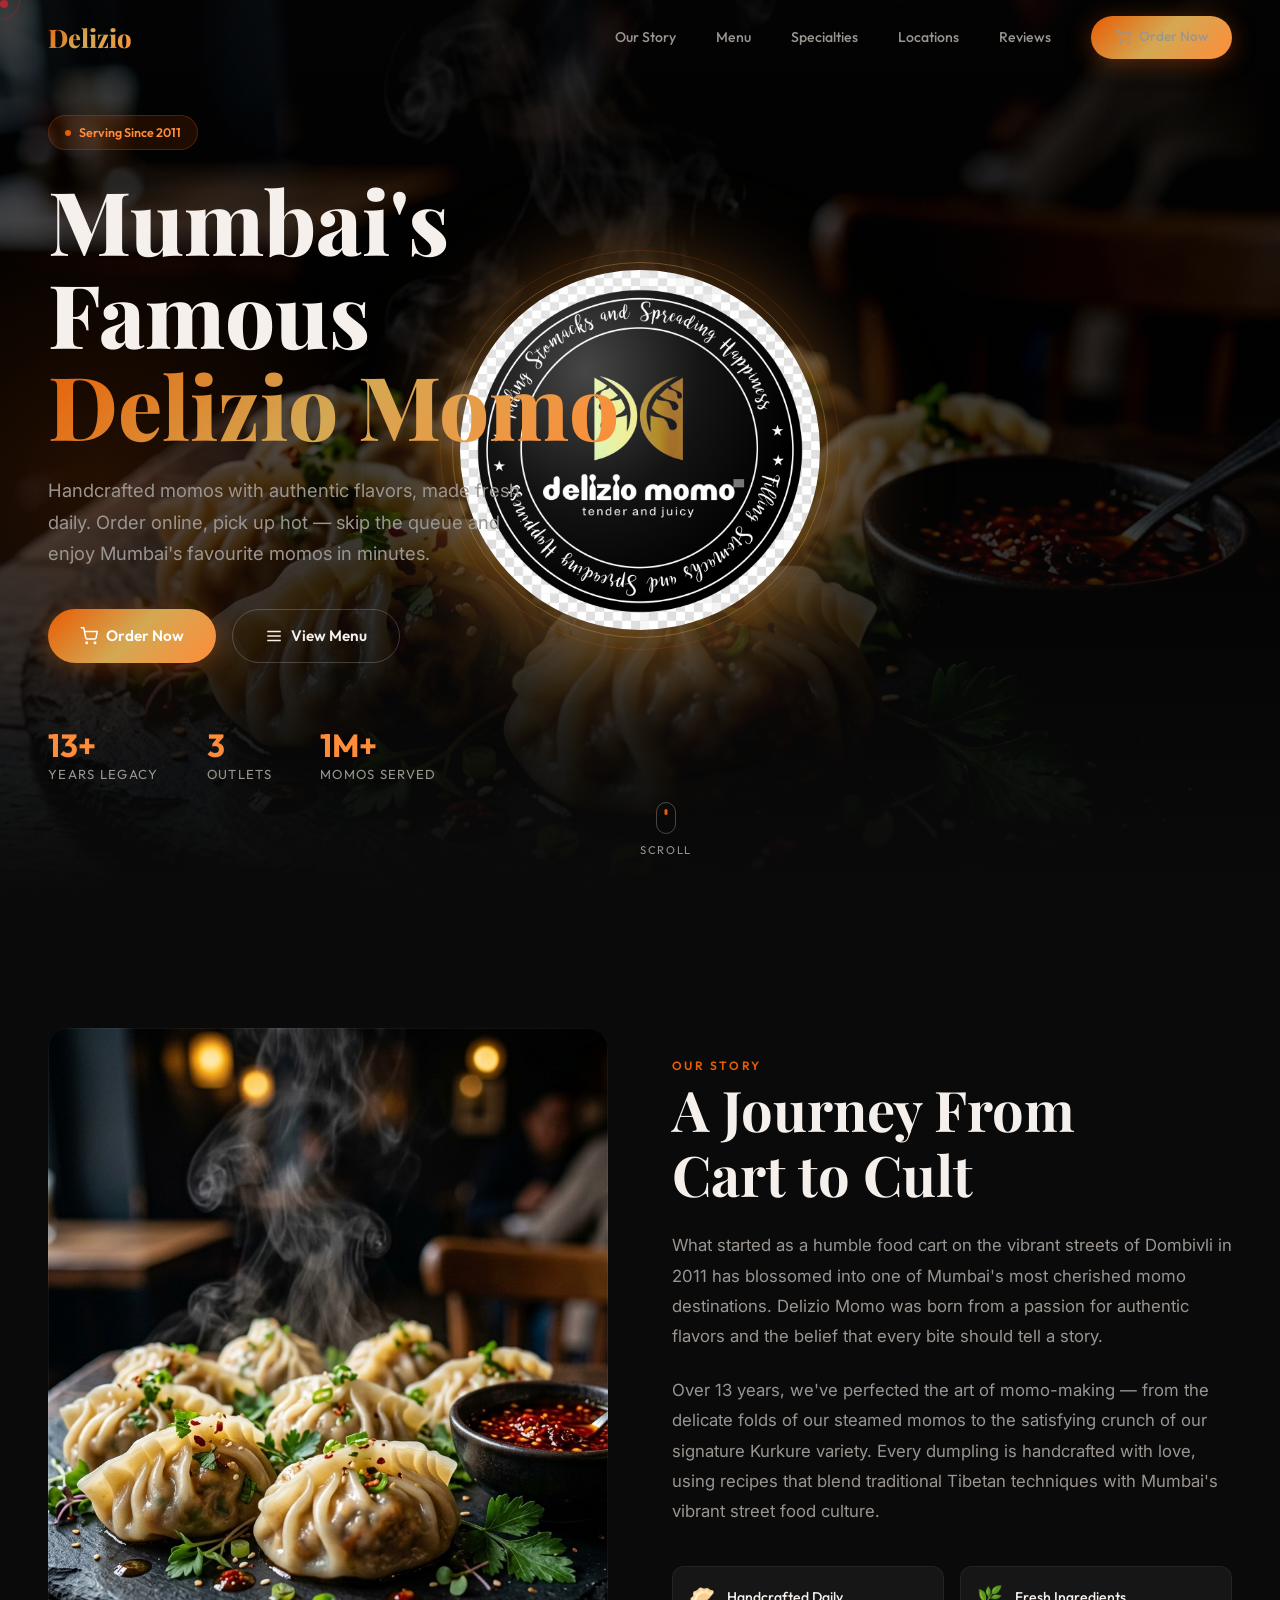
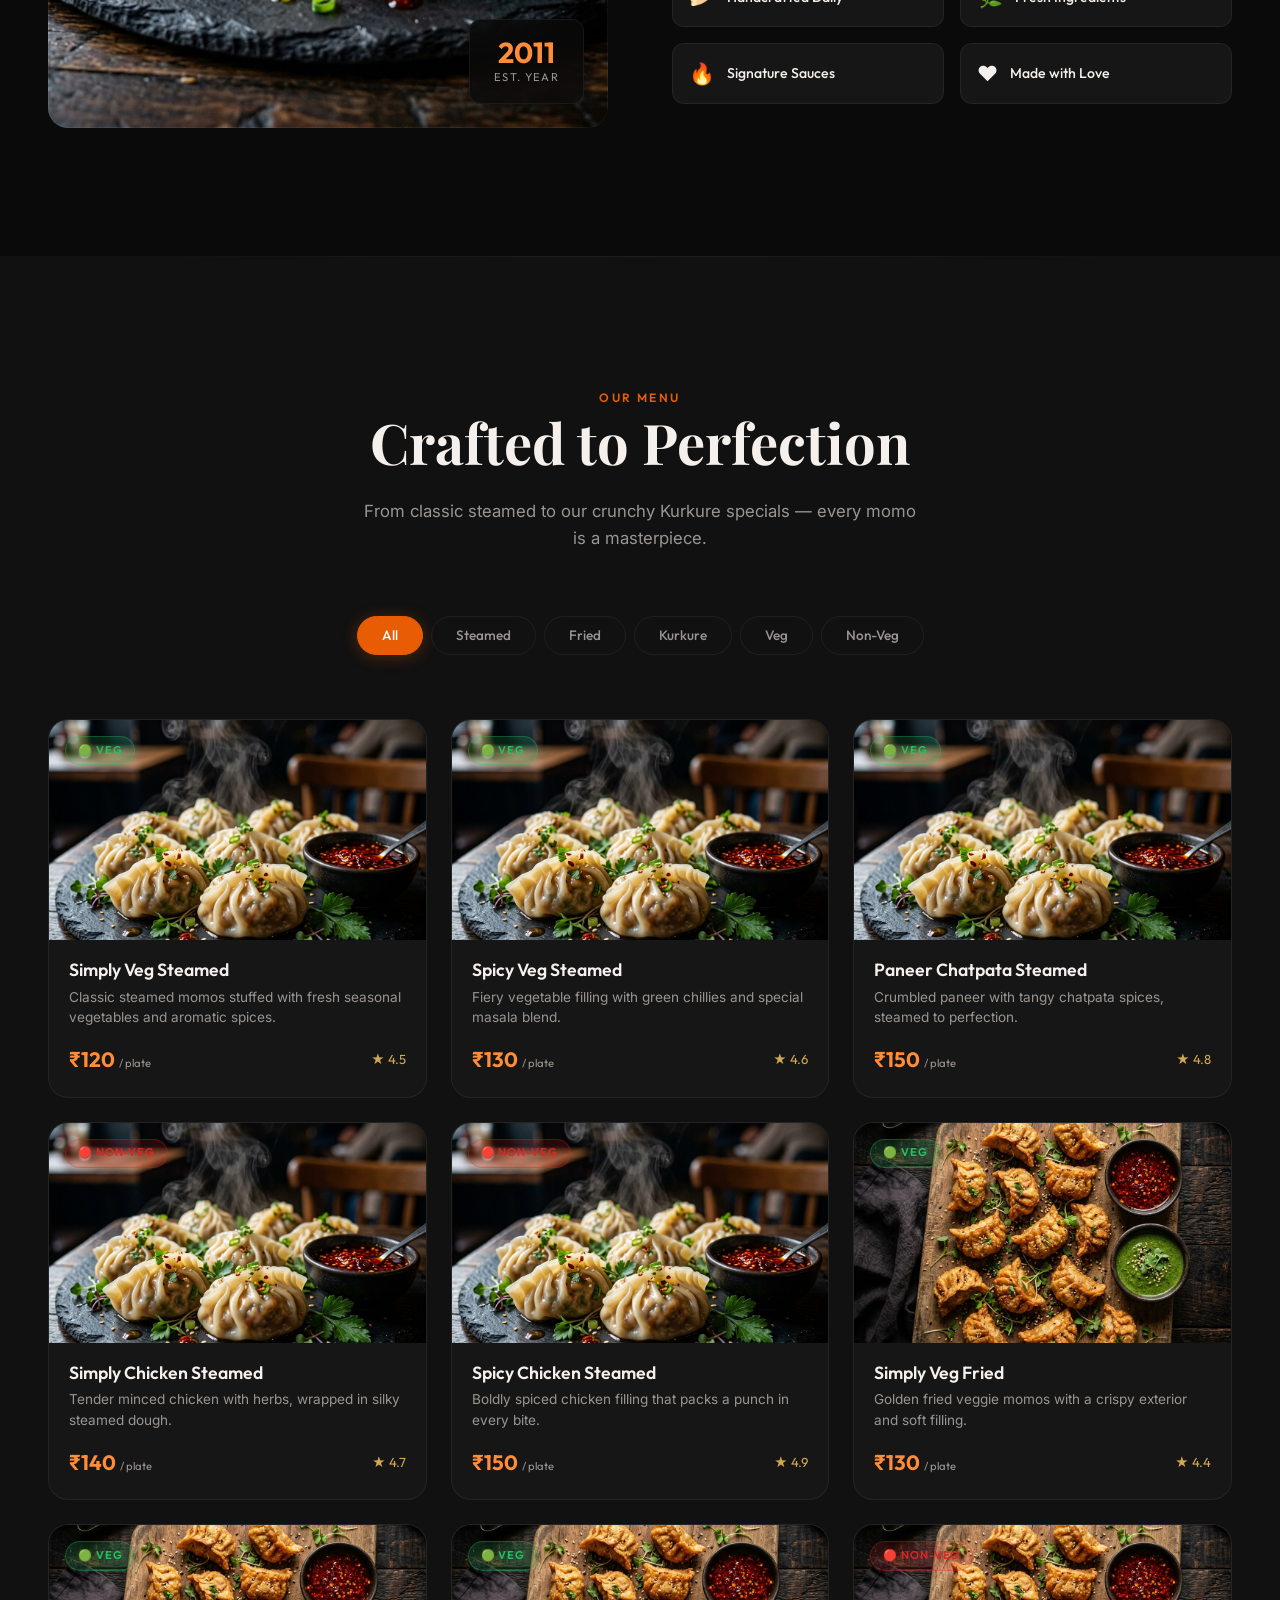
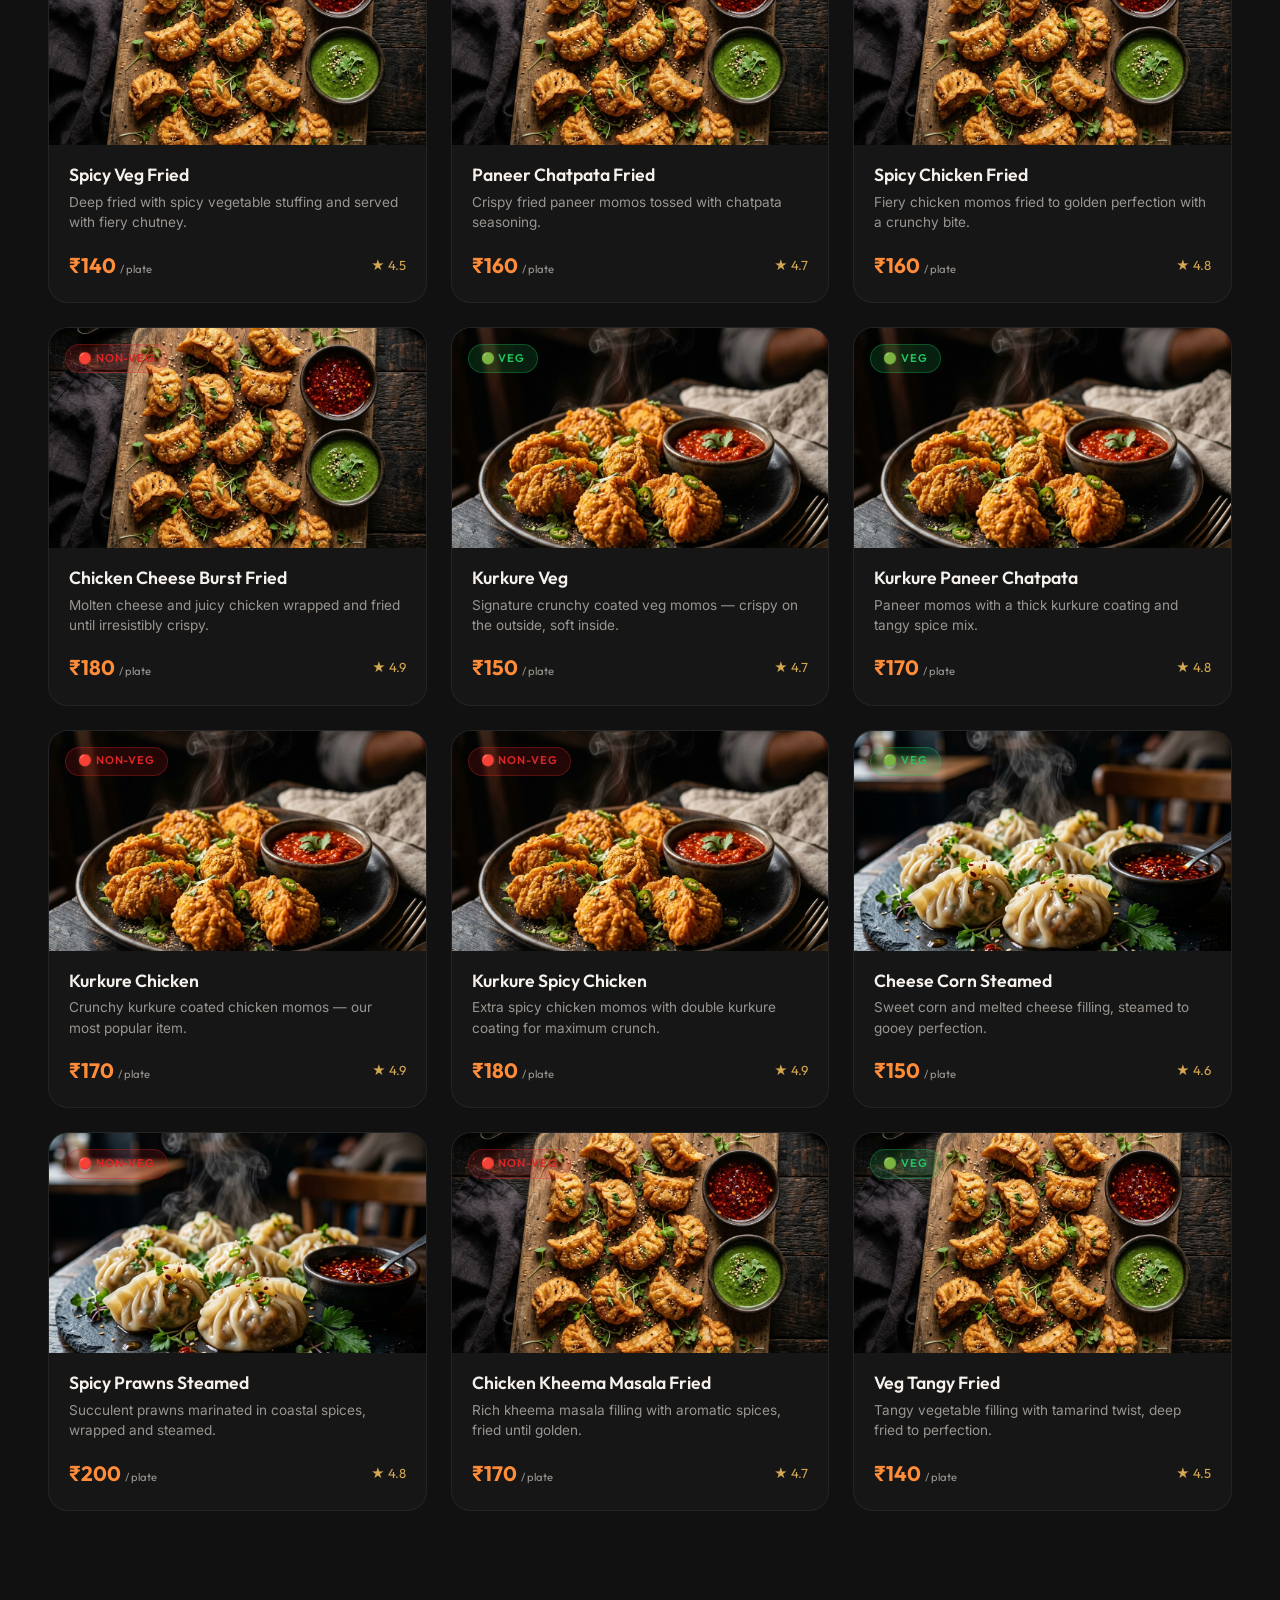
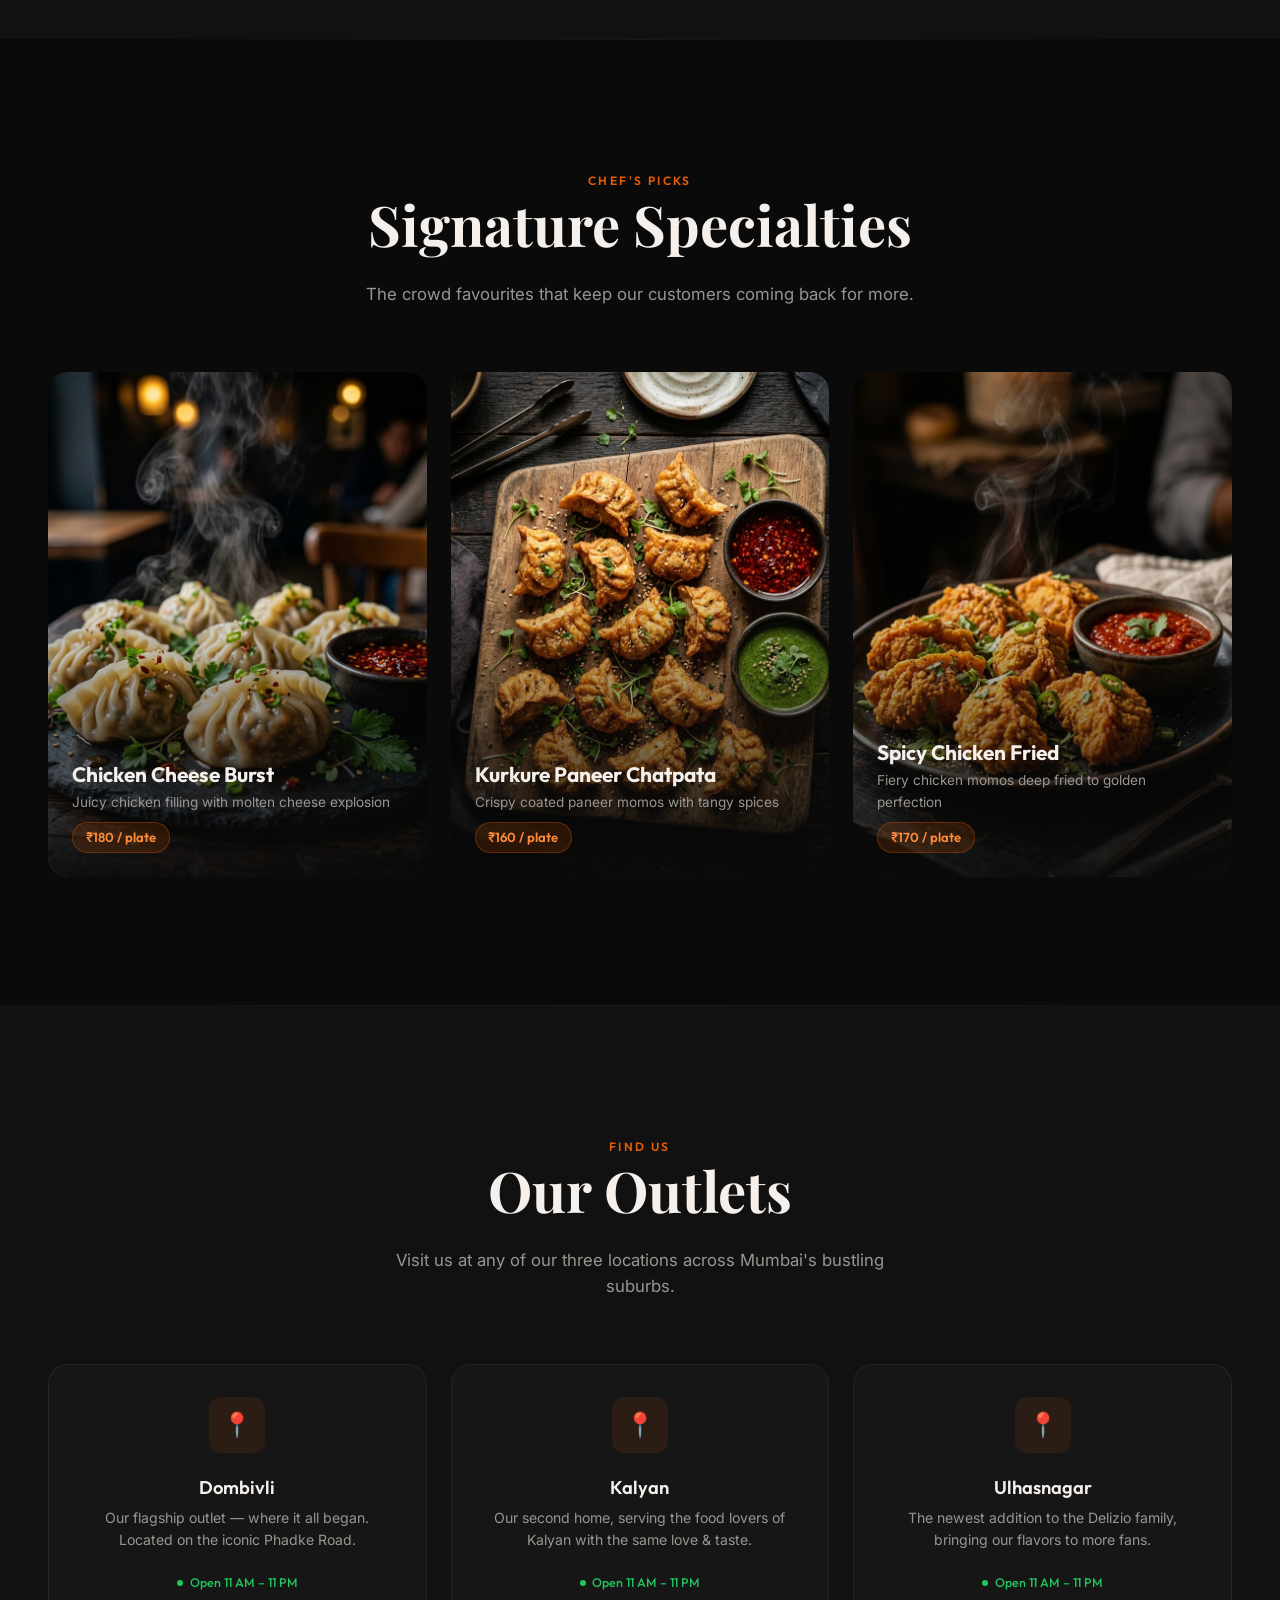
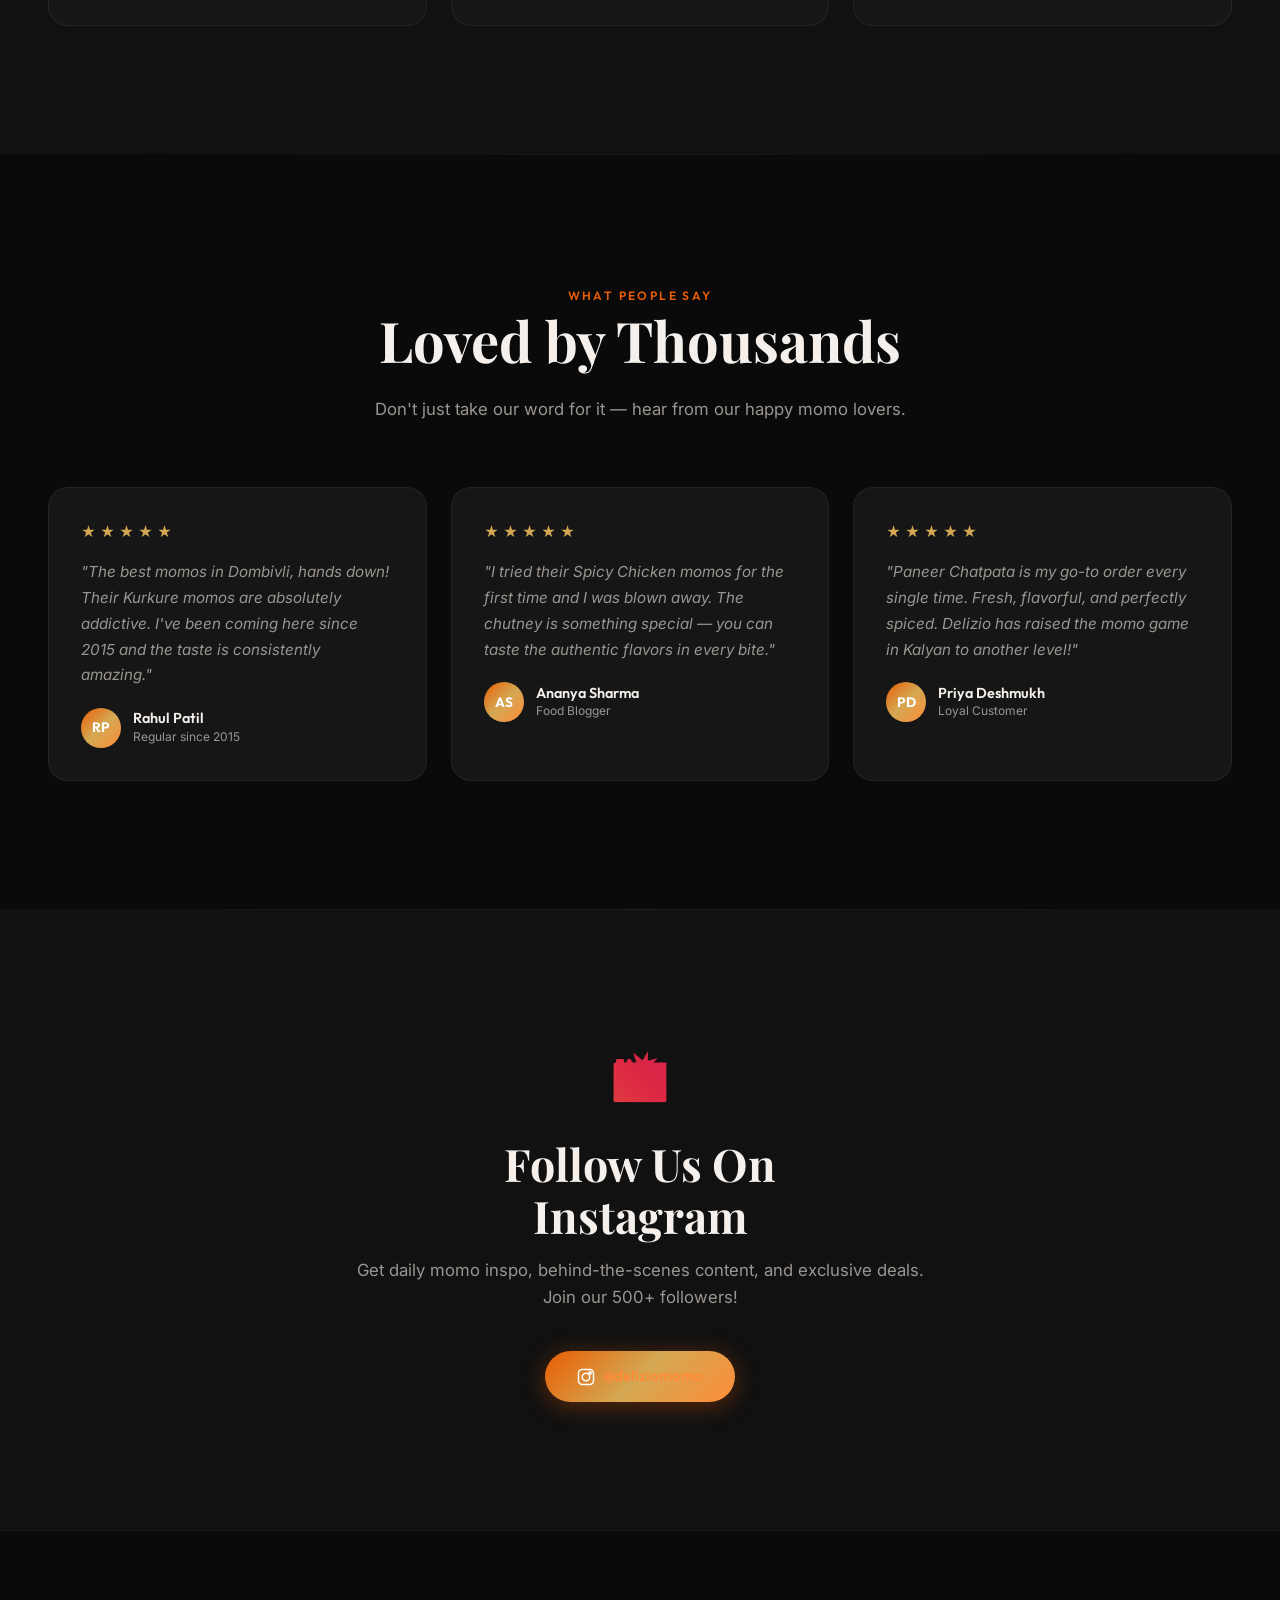
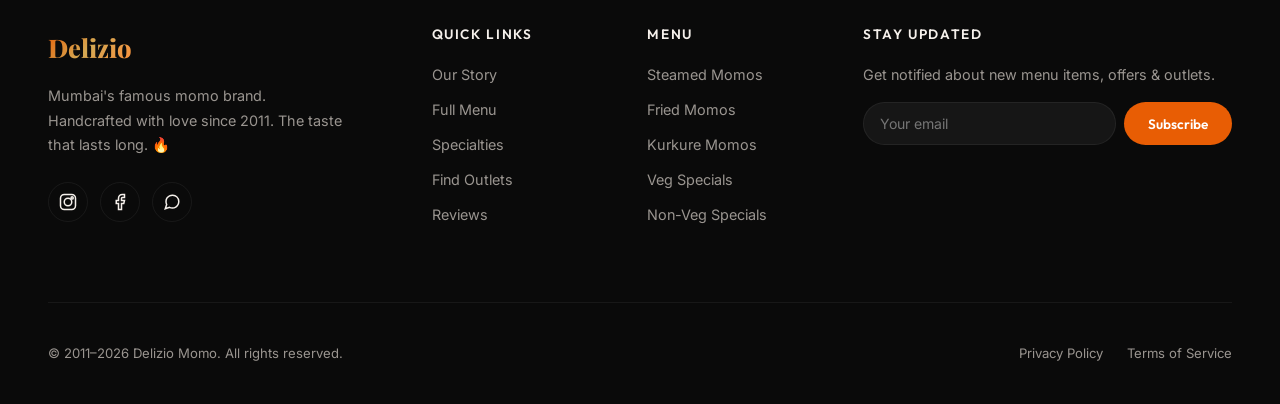
==== commit d5582e4e: "Update homepage with new 3D glass logo centered layout" ====
--- a/index.html
+++ b/index.html
@@ -53,6 +53,20 @@
       <img src="assets/images/hero-momos.png" alt="Delizio Momo steamed momos on slate plate" />
     </div>
     <div class="hero-glow"></div>
+    
+    <!-- 3D Glass Logo Background -->
+    <div class="hero-logo-wrap" id="heroLogoWrap">
+      <div class="hero-logo-scene">
+        <div class="hero-logo-orb" id="heroLogoOrb">
+          <img src="assets/images/logo-3d.png" alt="Delizio Momo Logo" class="hero-logo-img" />
+          <!-- Glass shine overlay -->
+          <div class="logo-glass-shine"></div>
+          <!-- Ambient ring glow -->
+          <div class="logo-ring-1"></div>
+          <div class="logo-ring-2"></div>
+        </div>
+      </div>
+    </div>
     <div class="container">
       <div class="hero-content">
         <div class="hero-badge">
@@ -91,6 +105,8 @@
         </div>
       </div>
     </div>
+
+
     <div class="scroll-indicator">
       <div class="scroll-mouse"></div>
       <span>Scroll</span>
@@ -612,6 +628,23 @@
   const statsSection = document.querySelector('.hero-stats');
   if (statsSection) statsObs.observe(statsSection);
 
+  // --- 3D Logo Tilt Effect ---
+  const logoWrap = document.getElementById('heroLogoWrap');
+  const logoOrb  = document.getElementById('heroLogoOrb');
+  if (logoWrap && logoOrb) {
+    logoWrap.addEventListener('mousemove', (e) => {
+      const rect = logoWrap.getBoundingClientRect();
+      const cx   = rect.left + rect.width  / 2;
+      const cy   = rect.top  + rect.height / 2;
+      const dx   = (e.clientX - cx) / (rect.width  / 2);
+      const dy   = (e.clientY - cy) / (rect.height / 2);
+      logoOrb.style.transform = `rotateY(${dx * 18}deg) rotateX(${-dy * 18}deg) scale(1.04)`;
+    });
+    logoWrap.addEventListener('mouseleave', () => {
+      logoOrb.style.transform = 'rotateY(0deg) rotateX(0deg) scale(1)';
+    });
+  }
+
   </script>
 </body>
 </html>
--- a/styles.css
+++ b/styles.css
@@ -415,6 +415,94 @@
   letter-spacing: 0.1em;
 }
 
+/* ---- HERO LOGO CENTERED ---- */
+.hero-logo-wrap {
+  position: absolute;
+  top: 50%;
+  left: 50%;
+  margin-top: -210px; /* Half of height to center perfectly */
+  margin-left: -210px; /* Half of width to center perfectly */
+  width: 420px;
+  height: 420px;
+  animation: fadeUp 1s var(--ease-out) 2.5s both;
+  cursor: pointer;
+  z-index: 1; /* Below hero-content which is z-index: 2 */
+}
+.hero-content {
+  position: relative;
+  z-index: 2;
+  max-width: 700px;
+  pointer-events: none; /* Let clicks pass through to logo where text overlaps */
+}
+.hero-content > * {
+  pointer-events: auto; /* Buttons and text selectable again */
+}
+.hero-logo-scene {
+  perspective: 900px;
+  width: 100%;
+  height: 100%;
+  display: flex;
+  align-items: center;
+  justify-content: center;
+}
+.hero-logo-orb {
+  position: relative;
+  width: 360px;
+  height: 360px;
+  border-radius: 50%;
+  transition: transform 0.12s var(--ease-out);
+  animation: logo-float 6s ease-in-out infinite;
+  transform-style: preserve-3d;
+  will-change: transform;
+}
+@keyframes logo-float {
+  0%, 100% { transform: translateY(0px) rotateZ(0deg); }
+  33%       { transform: translateY(-18px) rotateZ(1.5deg); }
+  66%       { transform: translateY(-8px)  rotateZ(-1deg); }
+}
+.hero-logo-img {
+  width: 100%;
+  height: 100%;
+  border-radius: 50%;
+  object-fit: cover;
+  display: block;
+  filter: drop-shadow(0 20px 60px rgba(212,168,83,0.4))
+          drop-shadow(0 0 40px rgba(232,93,4,0.25));
+}
+/* Glass shine */
+.logo-glass-shine {
+  position: absolute;
+  inset: 0;
+  border-radius: 50%;
+  background: radial-gradient(
+    ellipse at 35% 28%,
+    rgba(255,255,255,0.28) 0%,
+    rgba(255,255,255,0.08) 35%,
+    transparent 65%
+  );
+  pointer-events: none;
+  z-index: 2;
+}
+/* Pulsing ambient rings */
+.logo-ring-1,
+.logo-ring-2 {
+  position: absolute;
+  inset: -8px;
+  border-radius: 50%;
+  border: 1.5px solid rgba(212,168,83,0.35);
+  animation: ring-pulse 4s ease-in-out infinite;
+  pointer-events: none;
+}
+.logo-ring-2 {
+  inset: -20px;
+  border-color: rgba(232,93,4,0.18);
+  animation-delay: 1.5s;
+}
+@keyframes ring-pulse {
+  0%, 100% { opacity: 0.6; transform: scale(1); }
+  50%       { opacity: 0;   transform: scale(1.06); }
+}
+
 /* Scroll indicator */
 .scroll-indicator {
   position: absolute;
@@ -1081,6 +1169,8 @@
   .specialties-grid { grid-template-columns: 1fr 1fr; }
   .locations-grid { grid-template-columns: 1fr 1fr; }
   .footer-grid { grid-template-columns: 1fr 1fr; gap: 2rem; }
+  .hero-logo-wrap { width: 380px; height: 380px; left: 50%; top: 50%; margin-left: -190px; margin-top: -190px; }
+  .hero-logo-orb { width: 320px; height: 320px; }
 }
 
 @media (max-width: 768px) {
@@ -1100,9 +1190,14 @@
   .nav-links.open a { font-size: 1.3rem; }
   .nav-toggle { display: flex; z-index: 1001; }
   
-  .hero h1 { font-size: clamp(2.2rem, 8vw, 3.5rem); }
-  .hero-stats { gap: 1.5rem; }
+  .hero h1 { font-size: clamp(2.2rem, 8vw, 3.5rem); text-align: center; }
+  .hero-desc { text-align: center; margin: 0 auto 1.5rem; }
+  .hero-stats { gap: 1.5rem; justify-content: center; }
   .hero-stat h3 { font-size: 1.5rem; }
+  .hero-content { margin-top: 150px; }
+  .hero-actions { justify-content: center; }
+  .hero-logo-wrap { width: 320px; height: 320px; top: 35%; left: 50%; margin-left: -160px; margin-top: -160px; }
+  .hero-logo-orb { width: 280px; height: 280px; }
   
   .menu-grid { grid-template-columns: 1fr; }
   .specialties-grid { grid-template-columns: 1fr; }
